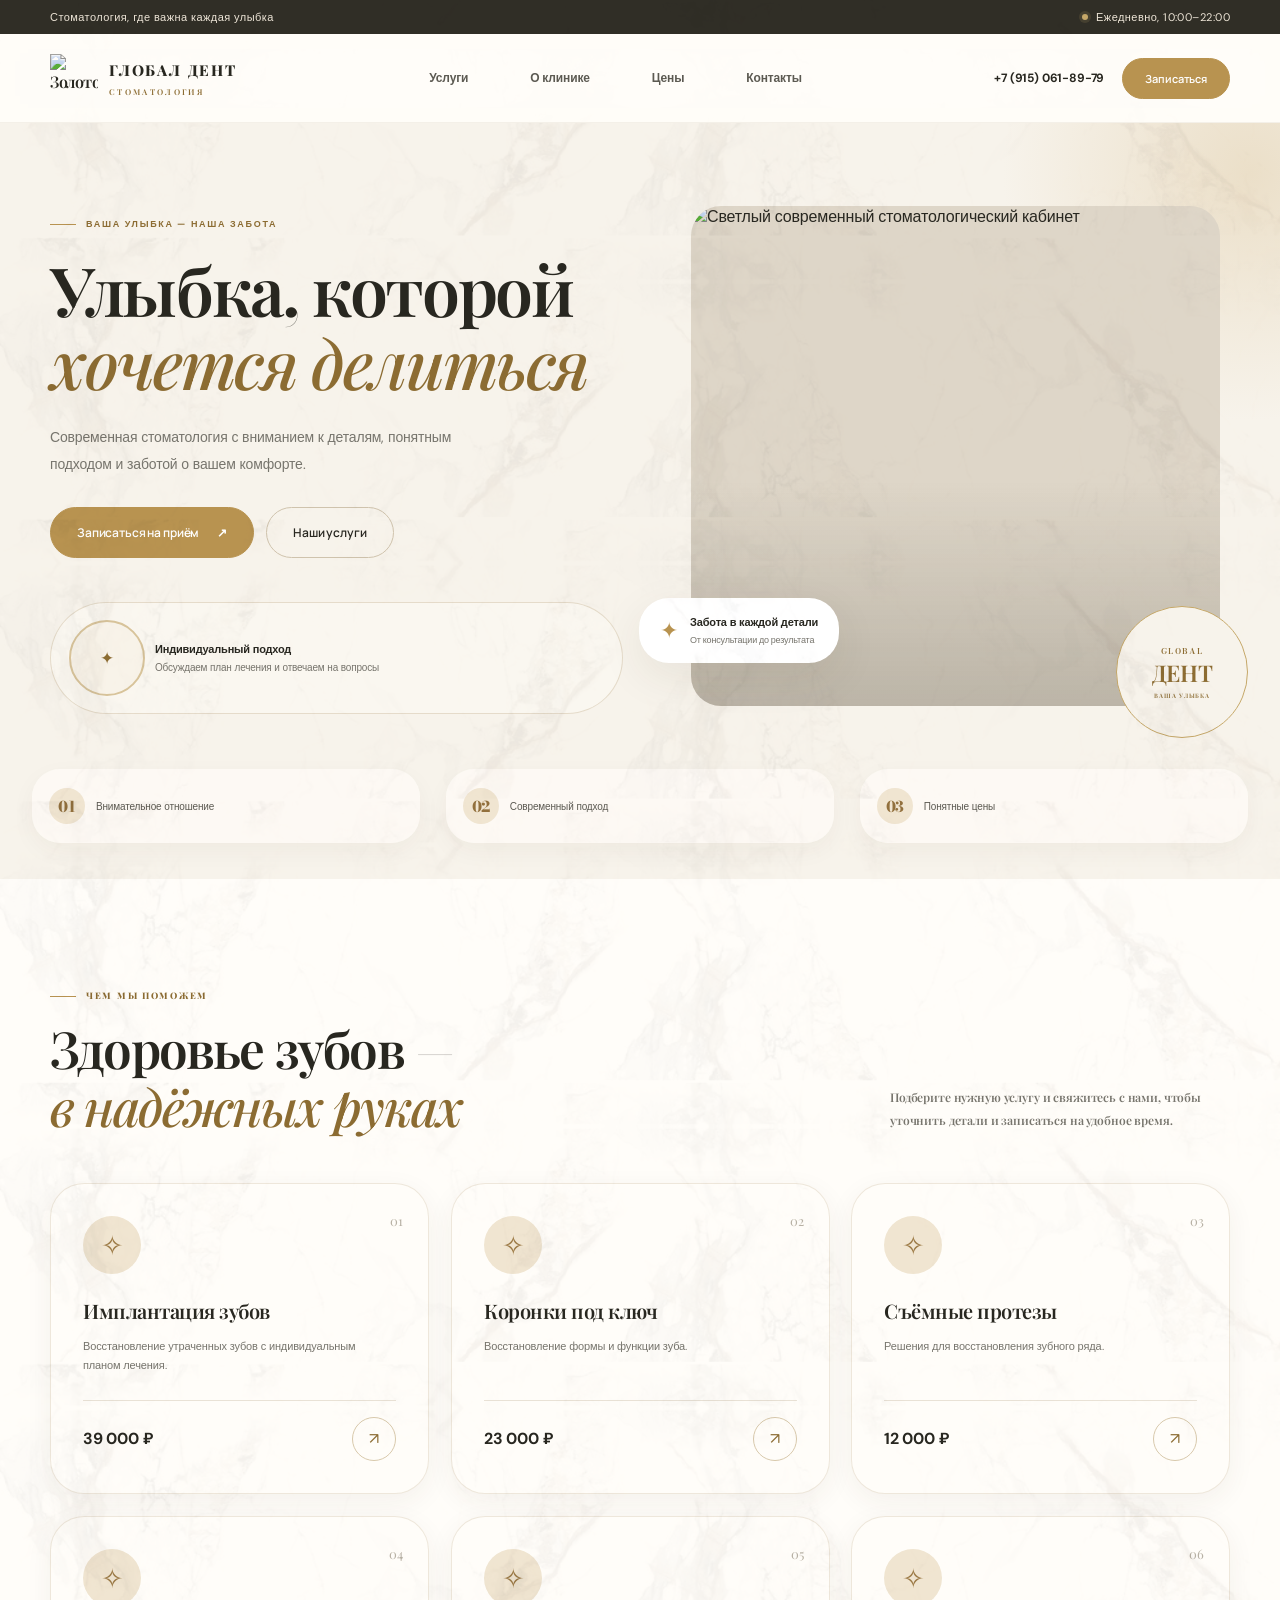
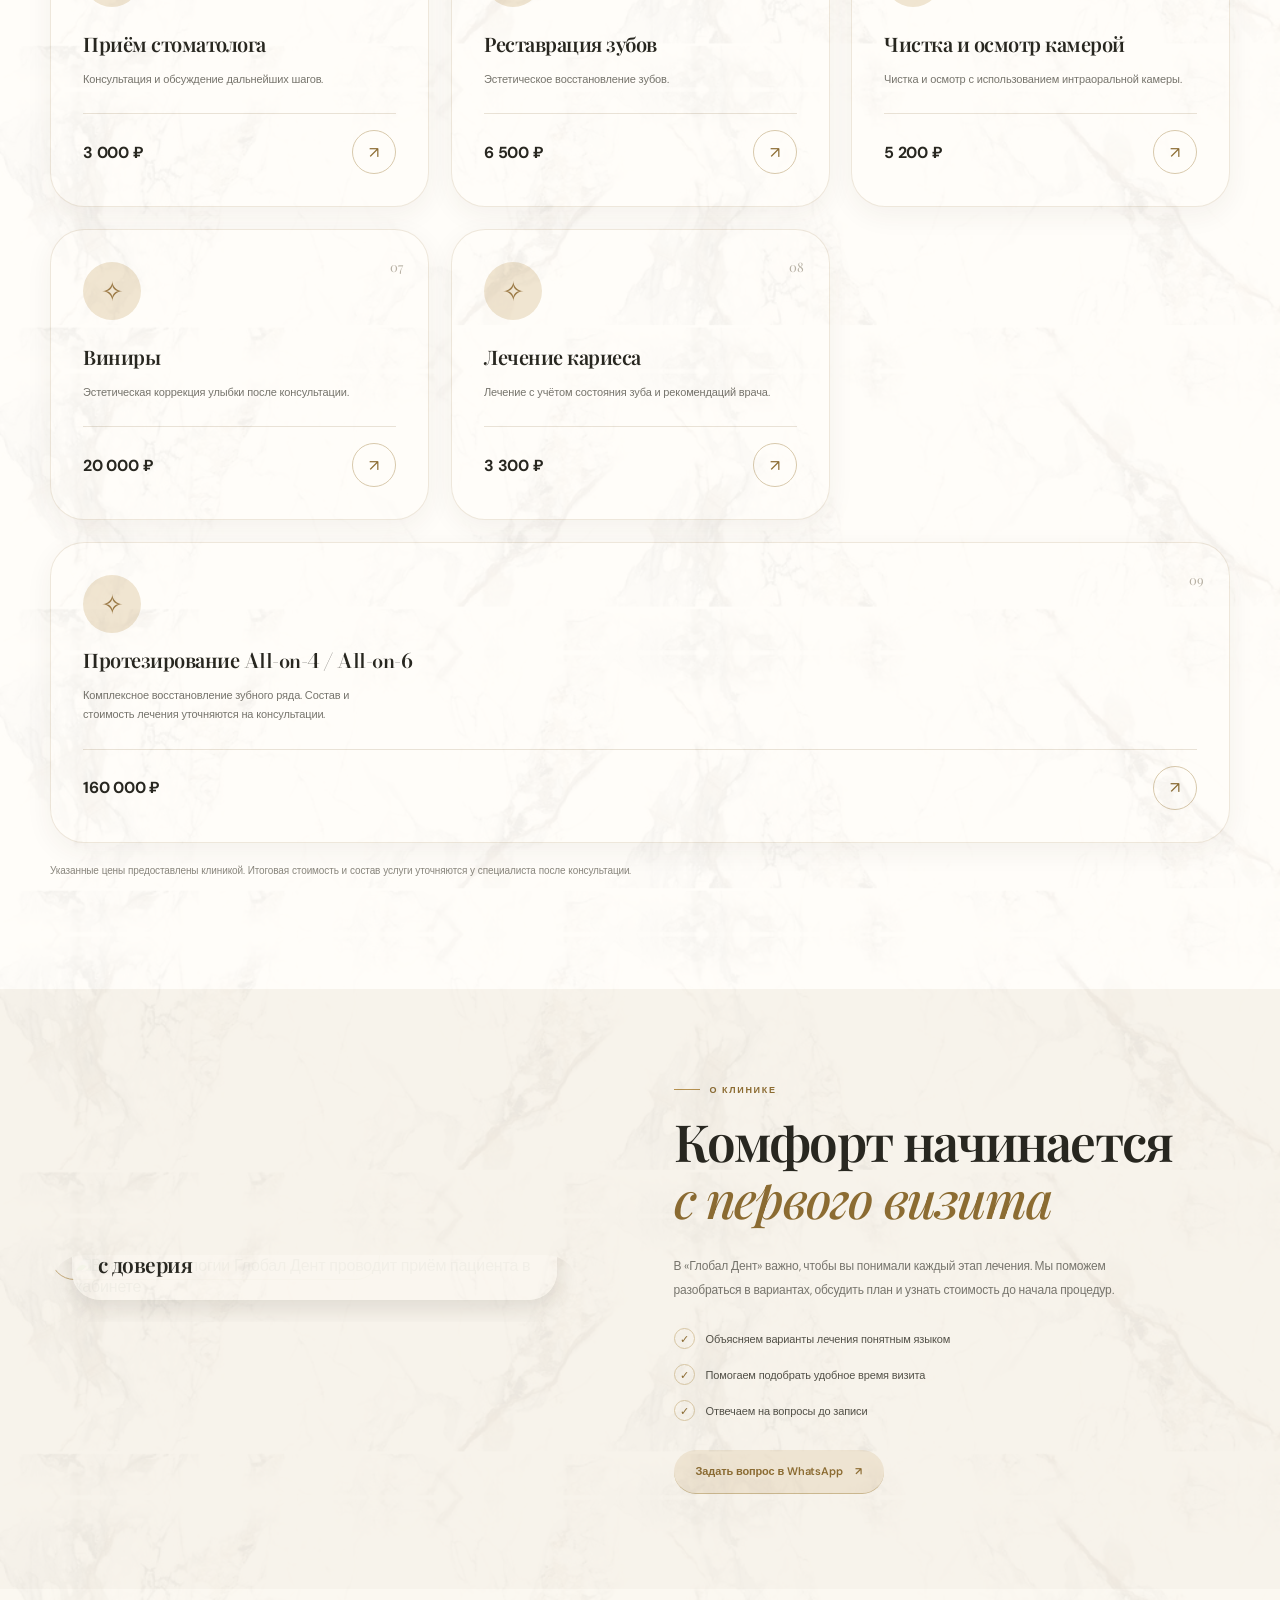
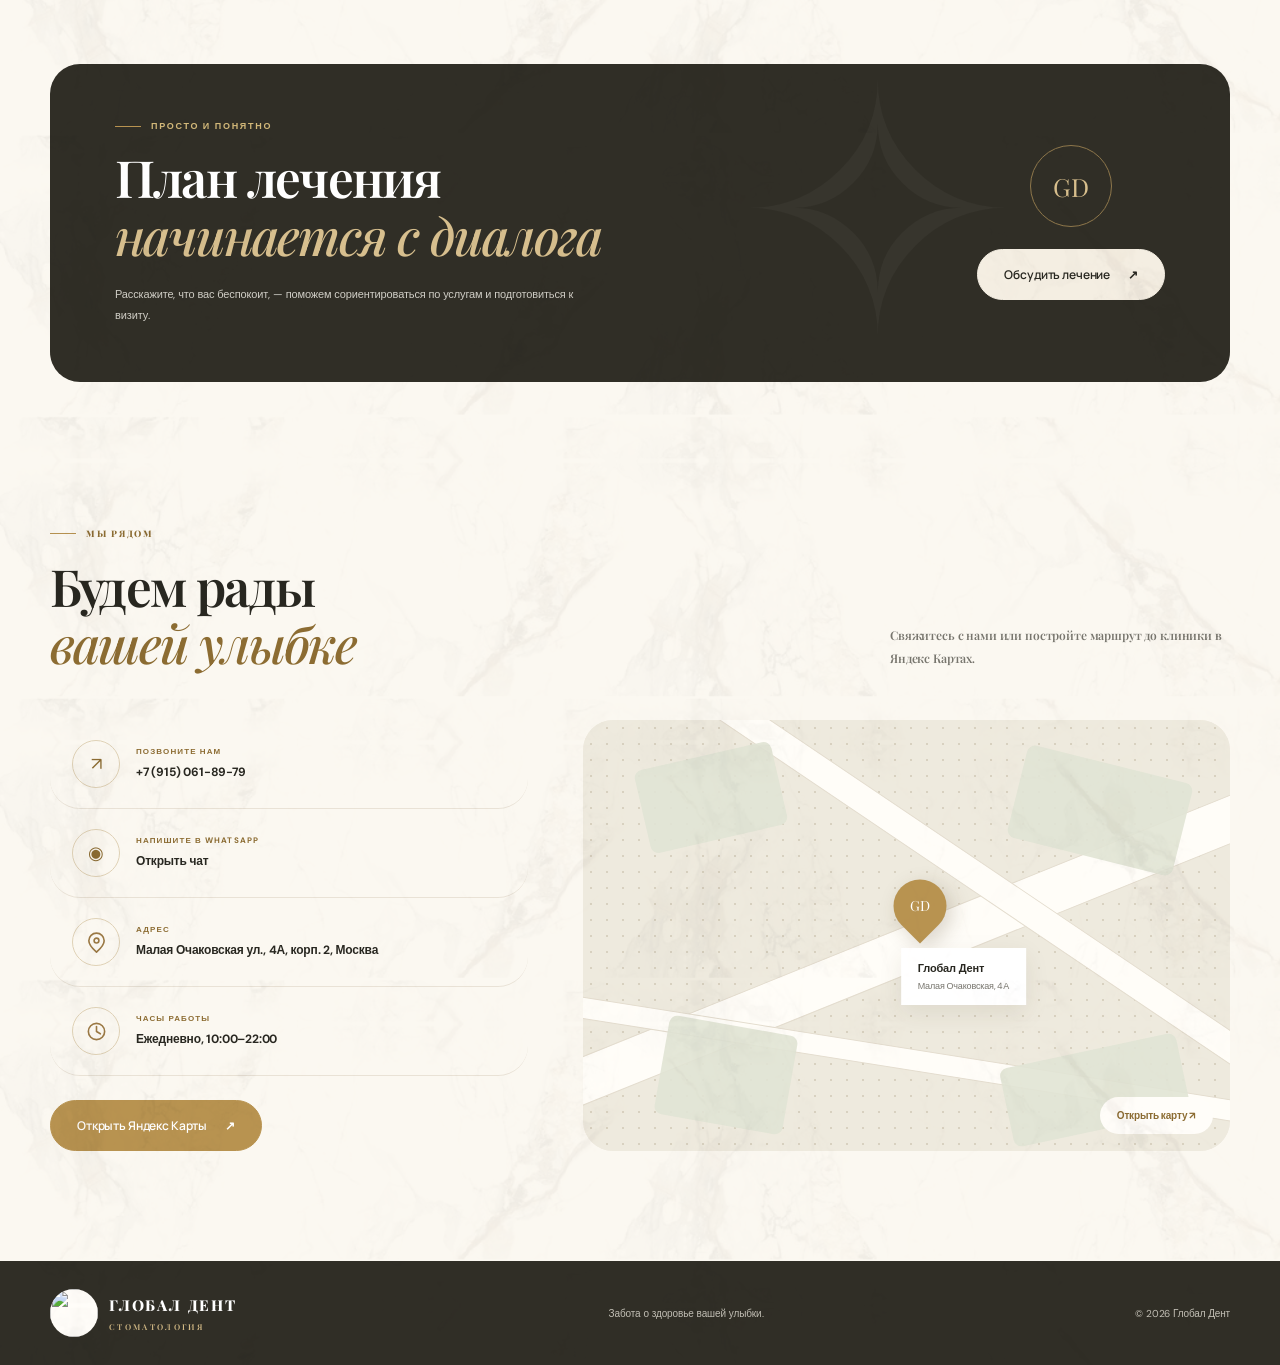
==== index.html @ 8544dc4e "Add files via upload" ====
<!doctype html>
<html lang="ru">
<head>
  <meta charset="utf-8">
  <meta name="viewport" content="width=device-width, initial-scale=1">
  <meta name="theme-color" content="#f7f3eb">
  <meta name="description" content="Глобал Дент — стоматология в Москве. Имплантация, коронки, протезирование, лечение кариеса и эстетическая стоматология.">
  <title>Глобал Дент — стоматология в Москве</title>
  <link rel="preconnect" href="https://fonts.googleapis.com">
  <link rel="preconnect" href="https://fonts.gstatic.com" crossorigin>
  <link href="https://fonts.googleapis.com/css2?family=DM+Sans:wght@400;500;600;700&family=Bodoni+Moda:opsz,wght@6..96,500;6..96,600;6..96,700&family=Manrope:wght@400;500;600;700;800&family=Playfair+Display:wght@500;600;700&family=Cormorant+Garamond:wght@500;600;700&display=swap" rel="stylesheet">
  <style id="site-styles">
 :root {
  --ivory: #f7f3eb;
  --paper: #fffdf9;
  --white: #ffffff;
  --gold: #b89350;
  --gold-dark: #8c6c32;
  --gold-pale: #e8dcc3;
  --ink: #282720;
  --muted: #77756d;
  --line: #e9e2d6;
  --serif: "Playfair Display", Georgia, serif;
  --sans: "Manrope", Arial, sans-serif;
}
* { box-sizing: border-box; }
html { scroll-behavior: smooth; scroll-padding-top: 92px; }
body { overflow-x: hidden; }
@keyframes fade-up { from { opacity: 0; transform: translateY(22px); } to { opacity: 1; transform: translateY(0); } }
@keyframes soft-zoom { from { opacity: .65; transform: scale(1.035); } to { opacity: 1; transform: scale(1); } }
@keyframes float-gentle { 0%, 100% { transform: translateY(0); } 50% { transform: translateY(-7px); } }
.hero-copy > * { animation: fade-up .75s both; }
.hero-copy > *:nth-child(1) { animation-delay: .05s; }
.hero-copy > *:nth-child(2) { animation-delay: .12s; }
.hero-copy > *:nth-child(3) { animation-delay: .2s; }
.hero-copy > *:nth-child(4) { animation-delay: .28s; }
.hero-copy > *:nth-child(5) { animation-delay: .36s; }
.photo-frame img { animation: soft-zoom 1.1s ease-out both; }
.floating-card { animation: fade-up .8s .35s both, float-gentle 5s 1.2s ease-in-out infinite; }
.hero-stamp { animation: fade-up .8s .5s both; }
.reveal { opacity: 0; transform: translateY(24px); transition: opacity .7s ease, transform .7s cubic-bezier(.2,.7,.2,1); }
.reveal.is-visible { opacity: 1; transform: translateY(0); }
.service-card.reveal:nth-child(3n + 2) { transition-delay: .08s; }
.service-card.reveal:nth-child(3n) { transition-delay: .16s; }
.about-visual.reveal { transition-delay: .08s; }
.contact-item, .text-link, .nav-links a, .brand, .service-bottom a { transition: color .25s ease, background-color .25s ease, border-color .25s ease, transform .25s ease, box-shadow .25s ease; }
body { margin: 0; color: var(--ink); background: var(--paper); font-family: var(--sans); -webkit-font-smoothing: antialiased; }
a { color: inherit; text-decoration: none; }
img { display: block; max-width: 100%; }
.container { width: min(1180px, calc(100% - 56px)); margin-inline: auto; }
.topline { background: #302e26; color: #eee6d8; font-size: 11px; letter-spacing: .04em; }
.topline-inner { min-height: 34px; display: flex; justify-content: space-between; align-items: center; gap: 20px; }
.topline-hours { display: flex; align-items: center; gap: 8px; }
.status-dot { width: 6px; height: 6px; border-radius: 50%; background: #c5a768; box-shadow: 0 0 0 3px #c5a76824; }
.site-header { position: sticky; top: 0; z-index: 50; background: #fffdf9ed; backdrop-filter: blur(16px); border-bottom: 1px solid #e9e2d67a; }
.nav-wrap { min-height: 88px; display: flex; align-items: center; justify-content: space-between; gap: 26px; }
.brand { display: inline-flex; align-items: center; gap: 11px; flex-shrink: 0; }
.brand img { width: 48px; height: 48px; object-fit: contain; mix-blend-mode: multiply; }
.brand span { display: flex; flex-direction: column; gap: 4px; }
.brand strong { font-size: 15px; letter-spacing: .12em; font-weight: 800; }
.brand small { color: var(--gold-dark); font-size: 8px; letter-spacing: .29em; }
.nav-links { display: flex; align-items: center; gap: clamp(18px, 2.5vw, 36px); font-size: 12px; color: #5c5a52; }
.nav-links a { transition: color .2s; }
.nav-links a:hover, .phone-link:hover { color: var(--gold-dark); }
.header-actions { display: flex; align-items: center; gap: 18px; }
.phone-link { font-size: 12px; font-weight: 700; white-space: nowrap; }
.button { display: inline-flex; justify-content: center; align-items: center; gap: 18px; padding: 16px 23px; border: 1px solid var(--gold); border-radius: 999px; background: var(--gold); color: white; font: 700 12px var(--sans); letter-spacing: .01em; transition: transform .2s, background .2s, box-shadow .2s; cursor: pointer; }
.button:hover { background: var(--gold-dark); border-color: var(--gold-dark); transform: translateY(-3px); box-shadow: 0 12px 28px #8c6c322b; }
.button:active { transform: translateY(-1px) scale(.99); }
.contact-item[href]:hover { transform: translateX(4px); }
.brand:hover { opacity: .88; }
.button-small { padding: 13px 17px; font-size: 11px; }
.button-outline { color: var(--ink); background: transparent; border-color: #cfc3ad; }
.button-outline:hover { color: white; }
.menu-toggle { display: none; }
.hero { position: relative; overflow: hidden; padding: 75px 0 0; background: var(--ivory); }
.hero-glow { position: absolute; width: 500px; height: 500px; border-radius: 50%; right: -220px; top: -200px; background: radial-gradient(circle, #e5d5b7aa, transparent 70%); pointer-events: none; }
.hero-grid { display: grid; grid-template-columns: 1fr .94fr; align-items: center; gap: 68px; position: relative; }
.hero-copy { padding: 20px 0 40px; }
.eyebrow { display: flex; align-items: center; gap: 10px; color: var(--gold-dark); font-size: 9px; font-weight: 800; letter-spacing: .19em; }
.eyebrow-line { width: 26px; height: 1px; background: var(--gold); display: inline-block; }
h1, h2, h3, p { margin-top: 0; }
h1, h2 { font-family: var(--serif); font-weight: 500; letter-spacing: -.035em; }
h1 { font-size: clamp(44px, 5.3vw, 72px); line-height: 1.07; margin: 27px 0 22px; }
h1 em, h2 em { color: var(--gold-dark); font-weight: 500; }
.hero-description { max-width: 450px; color: var(--muted); font-size: 14px; line-height: 1.9; }
.hero-buttons { display: flex; flex-wrap: wrap; gap: 12px; margin-top: 30px; }
.hero-note { display: flex; gap: 13px; align-items: center; margin-top: 44px; padding-top: 23px; border-top: 1px solid #dfd6c7; max-width: 390px; }
.note-mark { width: 38px; height: 38px; display: grid; place-items: center; border: 1px solid #d6c39e; color: var(--gold-dark); border-radius: 50%; font-size: 17px; }
.hero-note p { display: flex; flex-direction: column; gap: 5px; margin: 0; }
.hero-note strong { font-size: 11px; }
.hero-note p span { font-size: 10px; color: var(--muted); }
.hero-visual { position: relative; padding: 0 10px 40px 0; }
.photo-frame { height: 500px; overflow: hidden; border-radius: 190px 190px 5px 5px; position: relative; background: #ded6c8; }
.photo-frame::after { content: ""; position: absolute; inset: 0; background: linear-gradient(180deg, transparent 55%, #29261b30); pointer-events: none; }
.photo-frame img { width: 100%; height: 100%; object-fit: cover; }
.floating-card { position: absolute; z-index: 2; left: -52px; bottom: 83px; display: flex; align-items: center; gap: 12px; background: white; padding: 17px 21px; box-shadow: 0 14px 45px #41351d15; }
.floating-icon { color: var(--gold); font-size: 22px; }
.floating-card div:last-child { display: flex; flex-direction: column; gap: 5px; }
.floating-card strong { font-size: 11px; }
.floating-card span { font-size: 9px; color: var(--muted); }
.hero-stamp { position: absolute; bottom: 8px; right: -18px; width: 112px; height: 112px; border: 1px solid #c5a768; border-radius: 50%; background: #f7f3eb; display: flex; flex-direction: column; align-items: center; justify-content: center; color: var(--gold-dark); transform: rotate(9deg); }
.hero-stamp span { font-size: 8px; letter-spacing: .18em; }
.hero-stamp strong { font: 600 23px var(--serif); }
.hero-stamp small { font-size: 6px; letter-spacing: .13em; margin-top: 3px; }
.hero-bottom { display: flex; border-top: 1px solid #e0d8ca; margin-top: 15px; }
.hero-bottom > div { flex: 1; min-height: 67px; display: flex; align-items: center; gap: 12px; font-size: 10px; color: #5c5a52; }
.hero-bottom > div + div { border-left: 1px solid #e0d8ca; padding-left: 26px; }
.bottom-number { color: var(--gold-dark); font: 15px var(--serif); }
.section { padding: 110px 0; }
.section-heading { display: flex; align-items: end; justify-content: space-between; gap: 40px; margin-bottom: 45px; }
h2 { font-size: clamp(36px, 4vw, 52px); line-height: 1.13; margin: 19px 0 0; }
.section-heading > p { width: 340px; max-width: 100%; color: var(--muted); font-size: 12px; line-height: 1.9; margin: 0 0 5px; }
.services-section { background: var(--paper); }
.services-grid { display: grid; grid-template-columns: repeat(3, 1fr); gap: 14px; }
.service-card { min-height: 260px; padding: 26px 25px 22px; border: 1px solid var(--line); background: white; position: relative; display: flex; flex-direction: column; transition: transform .25s, box-shadow .25s, border-color .25s; }
.service-card:hover { transform: translateY(-4px); border-color: #d2bd94; box-shadow: 0 16px 38px #5c4a2610; }
.service-card.featured { background: #f4eee2; border-color: #e5d8c1; }
.service-icon { font-size: 23px; color: var(--gold); margin-bottom: 22px; }
.service-index { position: absolute; top: 28px; right: 25px; font: 13px var(--serif); color: #b7b1a4; }
.service-card h3 { font: 600 20px var(--serif); margin-bottom: 10px; letter-spacing: -.015em; }
.service-card p { font-size: 11px; line-height: 1.75; color: var(--muted); margin-bottom: 24px; max-width: 310px; }
.service-bottom { display: flex; justify-content: space-between; align-items: center; gap: 12px; border-top: 1px solid var(--line); padding-top: 16px; margin-top: auto; }
.service-bottom strong { font-size: 16px; }
.service-bottom a { width: 36px; height: 36px; display: grid; place-items: center; border: 1px solid #d8c9ac; border-radius: 50%; color: var(--gold-dark); transition: background .2s, color .2s; }
.service-bottom a:hover { background: var(--gold); color: white; }
.service-card-wide { grid-column: span 3; min-height: 190px; background: #f8f5ee; }
.service-card-wide .service-icon { margin-bottom: 12px; }
.price-note { margin: 19px 0 0; color: #8a877e; font-size: 10px; line-height: 1.7; }
.about-section { padding: 95px 0; background: var(--ivory); }
.about-grid { display: grid; grid-template-columns: .95fr 1fr; align-items: center; gap: 95px; }
.about-visual { position: relative; padding: 0 0 25px 25px; }
.about-visual::before { content: ""; position: absolute; left: 0; top: -24px; width: 62%; height: 70%; border: 1px solid #c7ad7c; }
.about-visual img { width: 100%; height: 470px; object-fit: cover; position: relative; }
.about-label { position: absolute; right: -26px; bottom: 0; background: white; padding: 22px 27px; box-shadow: 0 14px 40px #352b1810; display: flex; flex-direction: column; gap: 9px; }
.about-label span { font-size: 8px; color: var(--gold-dark); letter-spacing: .2em; }
.about-label strong { font: 21px/1.25 var(--serif); }
.about-copy h2 { margin-bottom: 24px; }
.about-copy > p { font-size: 12px; line-height: 2; color: var(--muted); max-width: 490px; }
.check-list { list-style: none; padding: 0; margin: 26px 0 29px; display: grid; gap: 15px; }
.check-list li { display: flex; gap: 11px; align-items: center; font-size: 11px; color: #535148; }
.check-list li span { width: 21px; height: 21px; border: 1px solid #d9c8a5; border-radius: 50%; display: grid; place-items: center; color: var(--gold-dark); font-size: 11px; flex-shrink: 0; }
.text-link { display: inline-flex; gap: 18px; align-items: center; color: var(--gold-dark); border-bottom: 1px solid #cbb88f; padding-bottom: 9px; font-size: 11px; font-weight: 800; }
.prices-section { padding: 75px 0; }
.price-banner { position: relative; overflow: hidden; background: #302e26; color: white; padding: 56px 65px; display: flex; justify-content: space-between; align-items: center; gap: 40px; }
.eyebrow-light { color: #d2b879; }
.price-banner h2 { position: relative; z-index: 1; margin: 19px 0 17px; }
.price-banner h2 em { color: #d7bf8e; }
.price-banner p { max-width: 470px; margin: 0; color: #d0cec6; font-size: 11px; line-height: 1.9; }
.price-banner-action { position: relative; z-index: 1; display: flex; flex-direction: column; align-items: center; gap: 22px; flex-shrink: 0; }
.round-mark { width: 82px; height: 82px; display: grid; place-items: center; border: 1px solid #8e774b; border-radius: 50%; color: #d8bf8d; font: 25px var(--serif); }
.button-light { background: #f4eee2; border-color: #f4eee2; color: var(--ink); white-space: nowrap; }
.button-light:hover { background: white; border-color: white; color: var(--ink); }
.banner-decoration { position: absolute; right: 210px; top: -100px; font: 340px var(--serif); color: #ffffff08; }
.contact-section { padding-top: 70px; }
.contact-grid { display: grid; grid-template-columns: .85fr 1.15fr; gap: 55px; align-items: stretch; }
.contact-info { display: flex; flex-direction: column; }
.contact-item { display: flex; align-items: center; gap: 16px; padding: 20px 0; border-bottom: 1px solid var(--line); }
.contact-symbol { display: grid; place-items: center; width: 43px; height: 43px; border: 1px solid #dfd1b5; border-radius: 50%; color: var(--gold-dark); font-size: 18px; flex-shrink: 0; }
.contact-item > span:last-child { display: flex; flex-direction: column; gap: 7px; min-width: 0; }
.contact-item small { color: var(--gold-dark); font-size: 8px; font-weight: 800; letter-spacing: .14em; }
.contact-item strong { font-size: 12px; line-height: 1.6; font-weight: 700; }
.map-button { align-self: flex-start; margin-top: 24px; }
.map-card { display: block; min-height: 430px; overflow: hidden; background: #eee9dd; position: relative; }
.map-paper { position: absolute; inset: 0; overflow: hidden; background-color: #eeeade; background-image: radial-gradient(#d8d1c0 1px, transparent 1px); background-size: 16px 16px; }
.map-road { position: absolute; background: #fffdf8; border: 1px solid #e4ddcf; border-radius: 100px; }
.road-one { width: 150%; height: 46px; left: -20%; top: 45%; transform: rotate(-22deg); }
.road-two { width: 130%; height: 29px; left: -12%; top: 25%; transform: rotate(34deg); }
.road-three { width: 120%; height: 22px; left: -10%; top: 76%; transform: rotate(9deg); }
.map-block { position: absolute; background: #e1e5d5; border-radius: 8px; opacity: .9; }
.block-one { width: 140px; height: 85px; left: 9%; top: 8%; transform: rotate(-13deg); }
.block-two { width: 170px; height: 95px; right: 7%; top: 10%; transform: rotate(14deg); }
.block-three { width: 130px; height: 100px; left: 12%; bottom: 6%; transform: rotate(10deg); }
.block-four { width: 180px; height: 80px; right: 7%; bottom: 5%; transform: rotate(-12deg); }
.map-pin { position: absolute; left: 52%; top: 43%; width: 53px; height: 53px; border-radius: 50% 50% 50% 0; transform: translate(-50%, -50%) rotate(-45deg); background: var(--gold); box-shadow: 0 8px 20px #4d3c1d35; display: grid; place-items: center; }
.map-pin span { transform: rotate(45deg); color: white; font: 14px var(--serif); }
.map-place { position: absolute; left: 52%; top: calc(43% + 42px); transform: translateX(-15%); background: white; padding: 13px 17px; display: flex; flex-direction: column; gap: 5px; box-shadow: 0 8px 25px #453a2118; white-space: nowrap; }
.map-place strong { font-size: 11px; }
.map-place small { font-size: 9px; color: var(--muted); }
.map-open { position: absolute; bottom: 17px; right: 17px; background: #fffdf9; padding: 12px 17px; border-radius: 999px; color: var(--gold-dark); font-size: 10px; font-weight: 800; }
.footer { background: #302e26; color: white; padding: 28px 0; }
.footer-inner { display: flex; align-items: center; justify-content: space-between; gap: 25px; }
.footer-brand img { background: #fffdf9; border-radius: 50%; mix-blend-mode: normal; }
.footer-brand strong { color: white; }
.footer-brand small { color: #d4bb86; }
.footer p, .copyright { margin: 0; color: #c3c0b6; font-size: 10px; }
.mobile-booking { display: none; }
@media (max-width: 1000px) {
  .container { width: min(100% - 40px, 850px); }
  .nav-wrap { gap: 16px; }
  .brand img { width: 41px; height: 41px; }
  .brand strong { font-size: 12px; }
  .nav-links { gap: 15px; font-size: 11px; }
  .header-actions { gap: 10px; }
  .phone-link { font-size: 10px; }
  .hero-grid { gap: 35px; }
  .photo-frame { height: 440px; }
  .floating-card { left: -24px; }
  .about-grid { gap: 50px; }
  .contact-grid { gap: 30px; }
}
@media (max-width: 760px) {
  html { scroll-padding-top: 74px; }
  .container { width: calc(100% - 36px); }
  .topline-inner { min-height: 31px; font-size: 9px; }
  .topline-inner > span:first-child { max-width: 58%; }
  .nav-wrap { min-height: 72px; }
  .brand img { width: 39px; height: 39px; }
  .brand strong { font-size: 11px; }
  .brand small { font-size: 7px; }
  .header-actions { margin-left: auto; }
  .header-actions .phone-link { display: none; }
  .header-actions .button { padding: 11px 12px; font-size: 10px; }
  .menu-toggle { display: flex; flex-direction: column; justify-content: center; gap: 5px; border: 0; background: transparent; padding: 8px; order: 3; }
  .menu-toggle span { display: block; width: 21px; height: 1px; background: var(--ink); transition: transform .2s; }
  .menu-toggle[aria-expanded="true"] span:first-child { transform: translateY(3px) rotate(45deg); }
  .menu-toggle[aria-expanded="true"] span:last-child { transform: translateY(-3px) rotate(-45deg); }
  .nav-links { display: none; position: absolute; top: 100%; left: 0; right: 0; padding: 15px 22px 22px; background: var(--paper); border-bottom: 1px solid var(--line); flex-direction: column; align-items: stretch; gap: 0; box-shadow: 0 15px 25px #29261b0c; }
  .nav-links.open { display: flex; }
  .nav-links a { padding: 13px 0; border-bottom: 1px solid var(--line); }
  .hero { padding-top: 44px; }
  .hero-grid { grid-template-columns: 1fr; gap: 27px; }
  .hero-copy { padding: 0; }
  h1 { font-size: clamp(43px, 12vw, 62px); margin: 22px 0 17px; }
  .hero-description { font-size: 12px; }
  .hero-buttons { margin-top: 24px; }
  .button { padding: 14px 17px; font-size: 11px; }
  .hero-note { margin-top: 27px; padding-top: 17px; }
  .hero-visual { padding: 0 8px 24px 15px; }
  .photo-frame { height: min(112vw, 450px); border-radius: 150px 150px 4px 4px; }
  .floating-card { left: -1px; bottom: 58px; padding: 13px 14px; }
  .hero-stamp { width: 86px; height: 86px; right: -2px; bottom: 0; }
  .hero-stamp strong { font-size: 18px; }
  .hero-bottom { margin-top: 18px; flex-wrap: wrap; }
  .hero-bottom > div { min-width: 50%; min-height: 55px; font-size: 9px; }
  .hero-bottom > div + div { padding-left: 10px; }
  .hero-bottom > div:nth-child(3) { border-left: 0; }
  .section { padding: 72px 0; }
  .section-heading { align-items: flex-start; flex-direction: column; gap: 18px; margin-bottom: 28px; }
  h2 { font-size: 39px; }
  .section-heading > p { width: auto; font-size: 11px; }
  .services-grid { grid-template-columns: repeat(2, minmax(0, 1fr)); gap: 10px; }
  .service-card { padding: 19px 15px 16px; min-height: 245px; }
  .service-icon { margin-bottom: 20px; }
  .service-index { top: 22px; right: 14px; font-size: 11px; }
  .service-card h3 { font-size: 17px; }
  .service-card p { font-size: 10px; }
  .service-bottom strong { font-size: 14px; }
  .service-bottom a { width: 28px; height: 28px; flex-shrink: 0; }
  .service-card-wide { grid-column: span 2; min-height: 205px; }
  .about-section { padding: 70px 0; }
  .about-grid { grid-template-columns: 1fr; gap: 44px; }
  .about-visual { padding-left: 15px; padding-bottom: 20px; margin-right: 10px; }
  .about-visual img { height: 350px; }
  .about-label { right: -8px; padding: 17px 20px; }
  .about-label strong { font-size: 18px; }
  .about-copy h2 { margin-bottom: 20px; }
  .prices-section { padding: 40px 0; }
  .price-banner { padding: 36px 25px; flex-direction: column; align-items: flex-start; gap: 26px; }
  .price-banner h2 { font-size: 37px; }
  .price-banner-action { flex-direction: row; width: 100%; justify-content: space-between; }
  .round-mark { width: 59px; height: 59px; font-size: 20px; }
  .banner-decoration { right: -30px; top: 90px; font-size: 220px; }
  .contact-section { padding-top: 45px; }
  .contact-grid { grid-template-columns: 1fr; gap: 35px; }
  .contact-item { padding: 16px 0; }
  .contact-item strong { font-size: 11px; }
  .map-card { min-height: 330px; }
  .footer { padding: 25px 0 85px; }
  .footer-inner { flex-wrap: wrap; }
  .footer-inner > p { order: 3; width: 100%; }
  .copyright { margin-left: auto; }
  .mobile-booking { display: flex; position: fixed; z-index: 60; bottom: 12px; left: 12px; right: 12px; justify-content: center; padding: 15px; border-radius: 999px; background: var(--gold); color: white; box-shadow: 0 8px 25px #34281532; font-size: 12px; font-weight: 800; }
}
@media (max-width: 390px) {
  .container { width: calc(100% - 28px); }
  .brand { gap: 6px; }
  .brand img { width: 34px; height: 34px; }
  .brand strong { font-size: 9px; }
  .header-actions .button { padding: 10px 9px; }
  .menu-toggle { padding-inline: 4px; }
  .services-grid { grid-template-columns: 1fr; }
  .service-card-wide { grid-column: auto; }
  .service-card { min-height: 215px; }
  .hero-bottom > div { font-size: 8px; }
}
@media (prefers-reduced-motion: reduce) {
  *, *::before, *::after { scroll-behavior: auto !important; transition-duration: .01ms !important; animation-duration: .01ms !important; animation-iteration-count: 1 !important; }
  .reveal { opacity: 1 !important; transform: none !important; }
}


/* Mobile-first refinement: keeps the original visual identity and premium typography */
@media (max-width: 760px) {
  html { scroll-padding-top: 76px; -webkit-text-size-adjust: 100%; }
  body { min-width: 320px; }
  .container { width: calc(100% - 32px); }
  .topline-inner { gap: 8px; }
  .topline-inner > span:first-child { max-width: 62%; line-height: 1.35; }
  .topline-hours { gap: 6px; white-space: nowrap; }
  .site-header { backdrop-filter: blur(12px); }
  .nav-wrap { min-height: 68px; gap: 8px; }
  .brand { gap: 8px; min-width: 0; }
  .brand img { width: 35px; height: 35px; }
  .brand span { min-width: 0; gap: 3px; }
  .brand strong { font-size: clamp(9px, 2.8vw, 11px); letter-spacing: .07em; white-space: nowrap; }
  .brand small { font-size: 6px; letter-spacing: .16em; white-space: nowrap; }
  .header-actions { gap: 5px; }
  .header-actions .button { padding: 10px 11px; min-height: 40px; font-size: 10px; white-space: nowrap; }
  .menu-toggle { flex-shrink: 0; min-width: 38px; min-height: 40px; padding: 8px; }
  .nav-links { padding: 10px 20px 18px; }
  .nav-links a { min-height: 44px; display: flex; align-items: center; font-size: 14px; }
  .hero { padding-top: 34px; }
  .hero-grid { gap: 22px; }
  .eyebrow { font-size: 8px; letter-spacing: .14em; line-height: 1.5; }
  h1 { font-size: clamp(39px, 10.8vw, 54px); line-height: 1.04; letter-spacing: -.04em; margin: 18px 0 15px; overflow-wrap: anywhere; }
  .hero-description { font-size: 14px; line-height: 1.75; max-width: 100%; }
  .hero-buttons { display: grid; grid-template-columns: 1fr; gap: 10px; margin-top: 22px; }
  .hero-buttons .button { width: 100%; min-height: 48px; padding: 13px 18px; font-size: 12px; }
  .button { min-height: 44px; }
  .hero-note { gap: 11px; margin-top: 24px; padding-top: 16px; }
  .note-mark { width: 35px; height: 35px; flex: 0 0 35px; }
  .hero-note strong { font-size: 12px; }
  .hero-note p span { font-size: 11px; line-height: 1.5; }
  .hero-visual { padding: 0 4px 27px 9px; margin-inline: 0; }
  .photo-frame { height: clamp(290px, 105vw, 430px); border-radius: 125px 125px 4px 4px; }
  .floating-card { left: -4px; bottom: 52px; max-width: calc(100% - 62px); gap: 9px; padding: 12px 13px; }
  .floating-icon { font-size: 19px; }
  .floating-card strong { font-size: 10px; line-height: 1.4; }
  .floating-card span { font-size: 9px; line-height: 1.4; }
  .hero-stamp { width: 78px; height: 78px; right: -1px; bottom: 0; }
  .hero-stamp span { font-size: 7px; }
  .hero-stamp strong { font-size: 17px; }
  .hero-bottom { display: grid; grid-template-columns: repeat(2, minmax(0, 1fr)); gap: 9px; margin-top: 12px; border-top: 0; }
  .hero-bottom > div, .hero-bottom > div + div { min-width: 0; min-height: 60px; padding: 11px !important; gap: 8px; border: 1px solid #e0d8ca; border-radius: 15px; font-size: 10px; line-height: 1.45; }
  .hero-bottom > div:nth-child(3) { border-left: 1px solid #e0d8ca; }
  .bottom-number { flex: 0 0 auto; font-size: 16px; }
  .section { padding: 58px 0; }
  .section-heading { gap: 14px; margin-bottom: 24px; }
  h2 { font-size: clamp(33px, 9vw, 42px); line-height: 1.1; margin-top: 14px; }
  .section-heading > p { font-size: 13px; line-height: 1.75; }
  .services-grid { grid-template-columns: 1fr; gap: 12px; }
  .service-card, .service-card-wide { grid-column: auto; min-height: 0; padding: 22px 19px 18px; border-radius: 20px !important; }
  .service-icon { margin-bottom: 15px; }
  .service-index { top: 22px; right: 19px; font-size: 13px; }
  .service-card h3 { font-size: 21px; line-height: 1.2; margin-bottom: 10px; }
  .service-card p { font-size: 13px; line-height: 1.7; max-width: none; margin-bottom: 18px; }
  .service-bottom { padding-top: 13px; }
  .service-bottom strong { font-size: 16px; }
  .service-bottom a { width: 40px; height: 40px; }
  .price-note { font-size: 11px; line-height: 1.7; }
  .about-section { padding: 58px 0; }
  .about-grid { gap: 35px; }
  .about-visual { padding-left: 11px; padding-bottom: 20px; margin-right: 7px; }
  .about-visual img { height: clamp(260px, 85vw, 360px); }
  .about-label { right: -5px; max-width: 78%; padding: 14px 17px; gap: 6px; }
  .about-label span { font-size: 7px; line-height: 1.5; }
  .about-label strong { font-size: 17px; }
  .about-copy > p { font-size: 14px; line-height: 1.8; }
  .check-list { gap: 13px; margin: 22px 0 25px; }
  .check-list li { align-items: flex-start; font-size: 13px; line-height: 1.55; }
  .check-list li span { flex: 0 0 21px; margin-top: 1px; }
  .text-link { min-height: 42px; font-size: 12px; }
  .prices-section { padding: 32px 0; }
  .price-banner { padding: 29px 21px; gap: 22px; border-radius: 20px; }
  .price-banner h2 { font-size: clamp(32px, 8.8vw, 39px); line-height: 1.1; }
  .price-banner p { font-size: 13px; line-height: 1.75; }
  .price-banner-action { align-items: center; gap: 12px; }
  .price-banner-action .button { white-space: normal; text-align: center; flex: 1; padding: 12px 14px; }
  .round-mark { width: 52px; height: 52px; flex: 0 0 52px; font-size: 19px; }
  .banner-decoration { right: -36px; top: 100px; font-size: 180px; }
  .contact-section { padding-top: 35px; }
  .contact-grid { gap: 26px; }
  .contact-item { gap: 12px; padding: 15px 0; }
  .contact-symbol { width: 39px; height: 39px; flex: 0 0 39px; }
  .contact-item small { font-size: 8px; }
  .contact-item strong { font-size: 13px; line-height: 1.55; overflow-wrap: anywhere; }
  .map-button { margin-top: 18px; }
  .map-card { min-height: 280px; border-radius: 18px; }
  .map-place { max-width: calc(100% - 30px); white-space: normal; padding: 11px 13px; }
  .map-place strong { font-size: 11px; }
  .map-open { bottom: 12px; right: 12px; padding: 11px 14px; font-size: 11px; }
  .footer { padding: 24px 0 94px; }
  .footer-inner { align-items: flex-start; gap: 16px; }
  .footer-inner > p { font-size: 11px; line-height: 1.6; }
  .copyright { font-size: 9px; }
  .mobile-booking { bottom: max(10px, env(safe-area-inset-bottom)); left: 12px; right: 12px; min-height: 50px; padding: 14px 18px; font-size: 13px; }
}
@media (max-width: 390px) {
  .container { width: calc(100% - 28px); }
  .topline { font-size: 8px; }
  .topline-inner > span:first-child { max-width: 56%; }
  .brand strong { font-size: 9px; }
  .brand small { font-size: 5.5px; letter-spacing: .12em; }
  .header-actions .button { padding: 9px 9px; font-size: 9px; }
  h1 { font-size: clamp(36px, 10.5vw, 42px); }
  .hero-bottom { grid-template-columns: 1fr; }
  .hero-bottom > div, .hero-bottom > div + div { min-height: 52px; }
  .service-card, .service-card-wide { padding: 20px 17px 17px; }
  .price-banner { padding: 26px 18px; }
  .price-banner-action .button { font-size: 10px; }
}
@media (max-width: 350px) {
  .brand img { width: 30px; height: 30px; }
  .brand strong { font-size: 8px; }
  .header-actions .button { max-width: 104px; white-space: normal; line-height: 1.2; }
  .menu-toggle { min-width: 32px; padding-inline: 4px; }
}
@media (hover: none) {
  .service-card:hover, .button:hover { transform: none; box-shadow: none; }
}

  </style>
  <style>
    /* Более округлые карточки услуг вместо квадратных блоков */
    .services-grid .service-card {
      border-radius: 24px !important;
      overflow: hidden;
    }
    .services-grid .service-card-wide {
      border-radius: 28px !important;
    }

    /* Более округлые и аккуратные иконки в карточках услуг */
    .service-card .service-icon {
      width: 58px;
      height: 58px;
      display: flex;
      align-items: center;
      justify-content: center;
      border-radius: 50% !important;
      aspect-ratio: 1 / 1;
      box-sizing: border-box;
      overflow: hidden;
      background: #f0e5d1;
      color: #9b7944;
      font-size: 27px;
      line-height: 1;
      flex-shrink: 0;
      transition: transform .25s ease, background-color .25s ease;
    }
    .service-card:hover .service-icon {
      transform: translateY(-2px);
      background: #e8d7b8;
    }
    .service-card.featured .service-icon {
      background: #dfc391;
      color: #fffdf8;
    }
    .services-grid .service-card .service-icon {
      border-radius: 50% !important;
      width: 58px !important;
      height: 58px !important;
      min-width: 58px;
      aspect-ratio: 1 / 1;
    }
    @media (max-width: 600px) {
      .services-grid .service-card .service-icon { width: 52px !important; height: 52px !important; min-width: 52px; font-size: 24px; }
    }
    @media (prefers-reduced-motion: reduce) {
      .service-card .service-icon { transition: none; }
    }

    /* Общий более мягкий, округлый стиль сайта */
    :root { --round-card: 34px; --round-soft: 24px; }
    .services-grid .service-card,
    .services-grid .service-card-wide {
      border-radius: var(--round-card) !important;
    }
    .services-grid { gap: 22px; }
    .service-card { padding: clamp(24px, 2.5vw, 34px); }
    .service-bottom a,
    .button,
    .text-link,
    .map-button,
    .mobile-booking {
      border-radius: 999px !important;
    }
    .button { padding-left: 26px; padding-right: 26px; }
    .button-small { padding: 12px 22px; }
    .photo-frame,
    .hero-visual > img,
    .about-visual,
    .map-card,
    .map-paper,
    .price-banner,
    .floating-card,
    .contact-item,
    .hero-note {
      border-radius: 30px !important;
      overflow: hidden;
    }
    .photo-frame img,
    .about-visual img { border-radius: inherit; }
    .contact-item { padding: 20px 22px; }
    .contact-symbol,
    .floating-icon,
    .note-mark,
    .round-mark {
      border-radius: 50% !important;
    }
    .nav-links a {
      border-radius: 999px;
      padding: 10px 15px;
      transition: background-color .2s ease, color .2s ease;
    }
    .nav-links a:hover { background: rgba(190, 158, 103, .14); }
    .service-bottom a {
      width: 44px; height: 44px;
      display: inline-flex; align-items: center; justify-content: center;
    }
    /* Круглая печать на первом экране: строго квадратная основа, полный круг */
    .hero-visual .hero-stamp {
      width: 132px !important;
      height: 132px !important;
      min-width: 132px;
      min-height: 132px;
      aspect-ratio: 1 / 1;
      box-sizing: border-box;
      border-radius: 50% !important;
      overflow: visible !important;
      display: flex;
      flex-direction: column;
      align-items: center;
      justify-content: center;
      text-align: center;
      padding: 14px !important;
      transform: none;
    }

    /* Все карточки услуг выглядят одинаково — без выделенной первой услуги */
    .services-grid .service-card,
    .services-grid .service-card.featured,
    .services-grid .service-card-wide {
      background: #fffdf9 !important;
      border: 1px solid rgba(151, 119, 67, .16) !important;
      box-shadow: 0 8px 28px rgba(64, 48, 28, .06) !important;
      transform: none !important;
    }
    .services-grid .service-card.featured::before,
    .services-grid .service-card.featured::after {
      display: none !important;
      content: none !important;
    }
    .services-grid .service-card.featured .service-icon {
      background: #f0e5d1 !important;
      color: #9b7944 !important;
    }
    .services-grid .service-card:hover {
      box-shadow: 0 12px 32px rgba(64, 48, 28, .09) !important;
      transform: translateY(-3px) !important;
    }

    @media (max-width: 600px) {
      .services-grid { gap: 16px; }
      .services-grid .service-card,
      .services-grid .service-card-wide { border-radius: 26px !important; }
      .photo-frame, .about-visual, .map-card, .map-paper,
      .price-banner, .floating-card, .contact-item, .hero-note {
        border-radius: 24px !important;
      }
      .hero-visual .hero-stamp {
        width: 104px !important;
        height: 104px !important;
        min-width: 104px;
        min-height: 104px;
        padding: 10px !important;
      }
    }
  
    /* Исправление блока на первом экране: иконка больше не обрезается рамкой */
    .hero-note {
      overflow: visible !important;
      position: relative;
      box-sizing: border-box;
      padding: 22px 28px 22px 100px !important;
      min-height: 104px;
      border-radius: 999px !important;
    }
    .hero-note .note-mark {
      position: absolute;
      left: 0;
      top: 50%;
      transform: translate(-8%, -50%);
      width: 76px;
      height: 76px;
      min-width: 76px;
      display: flex;
      align-items: center;
      justify-content: center;
      box-sizing: border-box;
      z-index: 2;
      background: #f8f3e9;
      border: 2px solid #d8c49b;
    }

    /* Аккуратная плашка «Улыбка начинается с доверия» */
    .about-visual {
      position: relative;
      overflow: hidden !important;
      isolation: isolate;
    }
    .about-visual .about-label {
      position: absolute;
      left: 22px;
      right: 22px;
      bottom: 22px;
      width: auto;
      max-width: calc(100% - 44px);
      box-sizing: border-box;
      padding: 22px 26px;
      border-radius: 26px !important;
      background: rgba(250, 247, 240, .96);
      box-shadow: 0 8px 24px rgba(40, 32, 20, .12);
      overflow-wrap: anywhere;
    }
    .about-visual .about-label strong {
      display: block;
      line-height: 1.2;
      margin-top: 8px;
    }
    .about-copy .text-link {
      display: inline-flex;
      align-items: center;
      justify-content: center;
      gap: 12px;
      width: fit-content;
      max-width: 100%;
      box-sizing: border-box;
      padding: 14px 22px;
      line-height: 1.35;
      white-space: normal;
      text-decoration: none;
      border-radius: 999px !important;
      background: #eee4d2;
    }
    .about-copy .text-link span { flex: 0 0 auto; }
    @media (max-width: 600px) {
      .hero-note {
        padding: 18px 18px 18px 76px !important;
        min-height: 88px;
      }
      .hero-note .note-mark {
        width: 58px;
        height: 58px;
        min-width: 58px;
        left: 0;
      }
      .about-visual .about-label {
        left: 12px;
        right: 12px;
        bottom: 12px;
        max-width: calc(100% - 24px);
        padding: 16px 18px;
        border-radius: 20px !important;
      }
      .about-copy .text-link { width: 100%; }
    }


    /* Финальная правка: ровная плашка на первом экране и округлённая подложка фото */
    .hero-note {
      display: flex !important;
      align-items: center !important;
      width: 100% !important;
      max-width: 100% !important;
      min-height: 112px !important;
      height: auto !important;
      padding: 22px 30px 22px 104px !important;
      border: 1px solid rgba(151, 119, 67, .22) !important;
      border-radius: 999px !important;
      background: rgba(250, 247, 240, .96) !important;
      box-shadow: none !important;
      overflow: visible !important;
    }
    .hero-note::before,
    .hero-note::after {
      border-radius: inherit !important;
    }
    .hero-note .note-mark {
      left: 18px !important;
      top: 50% !important;
      transform: translateY(-50%) !important;
      width: 76px !important;
      height: 76px !important;
      min-width: 76px !important;
      border-radius: 50% !important;
      border: 2px solid #d8c49b !important;
      background: #f8f3e9 !important;
    }
    .hero-note p {
      min-width: 0 !important;
      margin: 0 !important;
    }
    .hero-note p strong,
    .hero-note p span {
      display: block !important;
      overflow-wrap: break-word !important;
    }

    /* Убираем квадратную декоративную рамку позади фото и делаем её округлой */
    .about-visual::before,
    .about-visual::after {
      border-radius: 36px !important;
    }
    .about-visual {
      border-radius: 36px !important;
      overflow: hidden !important;
    }
    .about-visual img {
      display: block !important;
      width: 100% !important;
      height: 100% !important;
      object-fit: cover !important;
      border-radius: 36px !important;
    }
    .about-visual .about-label {
      border-radius: 28px !important;
    }
    @media (max-width: 600px) {
      .hero-note {
        min-height: 88px !important;
        padding: 16px 18px 16px 78px !important;
      }
      .hero-note .note-mark {
        left: 12px !important;
        width: 54px !important;
        height: 54px !important;
        min-width: 54px !important;
      }
      .about-visual,
      .about-visual img { border-radius: 26px !important; }
    }


    /* Плавное появление карточек услуг при прокрутке */
    #serviceGrid .service-card {
      opacity: 0;
      transform: translateY(24px) scale(.985) !important;
      transition:
        opacity .65s ease,
        transform .65s cubic-bezier(.2, .7, .2, 1),
        box-shadow .25s ease;
      transition-delay: var(--reveal-delay, 0ms);
      will-change: opacity, transform;
    }
    #serviceGrid .service-card.is-visible {
      opacity: 1;
      transform: translateY(0) scale(1) !important;
    }
    #serviceGrid .service-card.is-visible:hover {
      transform: translateY(-3px) scale(1) !important;
    }
    @media (prefers-reduced-motion: reduce) {
      #serviceGrid .service-card {
        opacity: 1;
        transform: none !important;
        transition: none;
        will-change: auto;
      }
    }


    /* Контактные карточки: одинаковое выравнивание круглых эмблем */
    .contact-info .contact-item {
      display: flex !important;
      align-items: center !important;
      gap: 16px !important;
    }
    .contact-info .contact-symbol .contact-icon-svg {
      display: block;
      width: 23px;
      height: 23px;
      flex: 0 0 23px;
      color: #9b7944;
    }
    .contact-info .contact-item > .contact-symbol {
      width: 48px !important;
      height: 48px !important;
      min-width: 48px !important;
      flex: 0 0 48px !important;
      display: inline-flex !important;
      align-items: center !important;
      justify-content: center !important;
      align-self: center !important;
      box-sizing: border-box !important;
      line-height: 1 !important;
      margin: 0 !important;
      padding: 0 !important;
    }
    .contact-info .contact-item > span:last-child {
      min-width: 0;
      flex: 1 1 auto;
    }
    .contact-info .contact-item > span:last-child strong {
      overflow-wrap: anywhere;
    }
    @media (max-width: 600px) {
      .contact-info .contact-item { gap: 12px !important; }
      .contact-info .contact-item > .contact-symbol {
        width: 44px !important;
        height: 44px !important;
        min-width: 44px !important;
        flex-basis: 44px !important;
      }
    }
  
    /* Убираем разделительную линию над кнопками на первом экране */
    .hero-buttons { border-top: none !important; }
    .hero-buttons::before,
    .hero-buttons::after { content: none !important; display: none !important; }
    .hero-copy::before,
    .hero-copy::after { border-top: none !important; }
    .hero-bottom { border-top: none !important; }
  </style>


  <style id="site-marble-texture">
    /* Едва заметная мраморная текстура в палитре сайта */
    body {
      position: relative;
      background-color: #fbf8f1;
      isolation: isolate;
    }
    body::after {
      content: "";
      /* Текстура является частью страницы и прокручивается вместе с ней */
      position: absolute;
      top: 0;
      right: 0;
      bottom: 0;
      left: 0;
      z-index: 20;
      pointer-events: none;
      opacity: .06;
      background-image: url("[data-uri]");
      /* Бесшовная вертикальная плитка: исходные пропорции сохранены */
      background-size: 100% auto;
      background-position: center top;
      background-repeat: repeat-y;
      mix-blend-mode: multiply;
    }
    @media (max-width: 600px) {
      body::after {
        opacity: .045;
        background-size: 100% auto;
        background-position: center top;
        background-repeat: repeat-y;
      }
    }
    @media (prefers-reduced-transparency: reduce) {
      body::after { opacity: .035; }
    }
  

    /* Более округлые элементы 01 / 02 / 03 внизу первого экрана */
    .hero-bottom {
      gap: clamp(16px, 2vw, 26px) !important;
      align-items: stretch;
      width: calc(100% - 64px) !important;
      margin-left: auto !important;
      margin-right: auto !important;
      margin-bottom: clamp(22px, 3vw, 36px) !important;
      box-sizing: border-box;
    }
    @media (max-width: 700px) {
      .hero-bottom { width: calc(100% - 28px) !important; }
    }
    .hero-bottom > div {
      display: flex !important;
      align-items: center !important;
      gap: 11px !important;
      min-height: 74px;
      padding: 14px 17px !important;
      border: none !important;
      border-radius: 28px !important;
      background: rgba(255, 253, 249, .72) !important;
      box-shadow: 0 8px 24px rgba(64, 48, 28, .045) !important;
      box-sizing: border-box;
      transition: background-color .25s ease, box-shadow .25s ease, transform .25s ease;
    }
    .hero-bottom > div:hover {
      background: rgba(255, 253, 249, .94) !important;
      box-shadow: 0 10px 28px rgba(64, 48, 28, .075) !important;
      transform: translateY(-2px);
    }
    .hero-bottom .bottom-number {
      display: inline-flex !important;
      align-items: center !important;
      justify-content: center !important;
      flex: 0 0 36px !important;
      width: 36px !important;
      height: 36px !important;
      border-radius: 50% !important;
      background: #f0e5d1 !important;
      color: #92703d !important;
      font-weight: 800;
      line-height: 1;
      box-sizing: border-box;
    }
    @media (max-width: 700px) {
      .hero-bottom { gap: 12px !important; }
      .hero-bottom > div { border-radius: 18px !important; padding: 12px 12px !important; min-height: 64px; gap: 9px !important; }
      .hero-bottom .bottom-number { flex-basis: 32px !important; width: 32px !important; height: 32px !important; }
    }
</style>


  <style id="premium-typography">
    /* Премиальная типографика без изменения существующего дизайна и компоновки */
    body, button, input, textarea, select {
      font-family: 'DM Sans', sans-serif !important;
      letter-spacing: -0.01em;
    }
    h1, h2, h3, h4, h5, h6,
    .section-heading, .hero-title, .hero-copy h1,
    .service-card h3, .about-label strong, .logo,
    .brand, .hero-stamp, .bottom-number {
      font-family: 'Bodoni Moda', 'Playfair Display', serif !important;
      font-weight: 600;
      letter-spacing: -0.025em;
    }
    h1, .hero-title, .hero-copy h1 {
      font-weight: 600;
      letter-spacing: -0.035em;
    }
    h2, .section-heading { letter-spacing: -0.035em; }
    h3, .service-card h3 { letter-spacing: -0.025em; }
    p, li, .nav-links a, .button, .text-link,
    .service-card, .contact-item, .hero-note {
      letter-spacing: -0.012em;
    }
    .button, .button-small, .text-link, .nav-links a {
      font-weight: 600;
    }
    @media (max-width: 600px) {
      h1, .hero-title, .hero-copy h1 { letter-spacing: -0.035em; }
    }
  </style>

</head>
<body>
  <div class="topline">
    <div class="container topline-inner">
      <span>Стоматология, где важна каждая улыбка</span>
      <span class="topline-hours"><span class="status-dot"></span> Ежедневно, 10:00–22:00</span>
    </div>
  </div>

  <header class="site-header">
    <div class="container nav-wrap">
      <a class="brand" href="#home" aria-label="Глобал Дент — на главную">
        <img src="assets/logo.png" alt="Золотой логотип зуба Глобал Дент">
        <span><strong>ГЛОБАЛ ДЕНТ</strong><small>СТОМАТОЛОГИЯ</small></span>
      </a>
      <button class="menu-toggle" aria-label="Открыть меню" aria-expanded="false"><span></span><span></span></button>
      <nav class="nav-links" aria-label="Основная навигация">
        <a href="#services">Услуги</a>
        <a href="#about">О клинике</a>
        <a href="#prices">Цены</a>
        <a href="#contacts">Контакты</a>
      </nav>
      <div class="header-actions">
        <a class="phone-link" href="tel:+79150618979">+7 (915) 061-89-79</a>
        <a class="button button-small" href="https://wa.me/79150618979" target="_blank" rel="noopener">Записаться</a>
      </div>
    </div>
  </header>

  <main>
    <section class="hero" id="home">
      <div class="hero-glow"></div>
      <div class="container hero-grid">
        <div class="hero-copy">
          <div class="eyebrow"><span class="eyebrow-line"></span> ВАША УЛЫБКА — НАША ЗАБОТА</div>
          <h1>Улыбка, которой<br><em>хочется делиться</em></h1>
          <p class="hero-description">Современная стоматология с вниманием к деталям, понятным подходом и заботой о вашем комфорте.</p>
          <div class="hero-buttons">
            <a class="button" href="https://wa.me/79150618979?text=%D0%97%D0%B4%D1%80%D0%B0%D0%B2%D1%81%D1%82%D0%B2%D1%83%D0%B9%D1%82%D0%B5!%20%D0%A5%D0%BE%D1%87%D1%83%20%D0%B7%D0%B0%D0%BF%D0%B8%D1%81%D0%B0%D1%82%D1%8C%D1%81%D1%8F%20%D0%BD%D0%B0%20%D0%BF%D1%80%D0%B8%D1%91%D0%BC." target="_blank" rel="noopener">Записаться на приём <span aria-hidden="true">↗</span></a>
            <a class="button button-outline" href="#services">Наши услуги</a>
          </div>
          <div class="hero-note">
            <div class="note-mark">✦</div>
            <p><strong>Индивидуальный подход</strong><span>Обсуждаем план лечения и отвечаем на вопросы</span></p>
          </div>
        </div>
        <div class="hero-visual">
          <div class="photo-frame">
            <img src="https://images.unsplash.com/photo-1606811971618-4486d14f3f99?auto=format&fit=crop&w=1200&q=85" alt="Светлый современный стоматологический кабинет" fetchpriority="high">
          </div>
          <div class="floating-card">
            <div class="floating-icon">✦</div>
            <div><strong>Забота в каждой детали</strong><span>От консультации до результата</span></div>
          </div>
          <div class="hero-stamp" aria-hidden="true"><span>GLOBAL</span><strong>ДЕНТ</strong><small>ВАША УЛЫБКА</small></div>
        </div>
      </div>
      <div class="container hero-bottom">
        <div><span class="bottom-number">01</span><span>Внимательное отношение</span></div>
        <div><span class="bottom-number">02</span><span>Современный подход</span></div>
        <div><span class="bottom-number">03</span><span>Понятные цены</span></div>
      </div>
    </section>

    <section class="section services-section" id="services">
      <div class="container">
        <div class="section-heading">
          <div><div class="eyebrow"><span class="eyebrow-line"></span> ЧЕМ МЫ ПОМОЖЕМ</div><h2>Здоровье зубов —<br><em>в надёжных руках</em></h2></div>
          <p>Подберите нужную услугу и свяжитесь с нами, чтобы уточнить детали и записаться на удобное время.</p>
        </div>
        <div class="services-grid" id="serviceGrid">
          <article class="service-card featured">
            <div class="service-icon">✧</div><span class="service-index">01</span>
            <h3>Имплантация зубов</h3><p>Восстановление утраченных зубов с индивидуальным планом лечения.</p>
            <div class="service-bottom"><strong>39 000 ₽</strong><a href="https://wa.me/79150618979?text=%D0%97%D0%B4%D1%80%D0%B0%D0%B2%D1%81%D1%82%D0%B2%D1%83%D0%B9%D1%82%D0%B5!%20%D0%98%D0%BD%D1%82%D0%B5%D1%80%D0%B5%D1%81%D1%83%D0%B5%D1%82%20%D0%B8%D0%BC%D0%BF%D0%BB%D0%B0%D0%BD%D1%82%D0%B0%D1%86%D0%B8%D1%8F%20%D0%B7%D1%83%D0%B1%D0%BE%D0%B2." target="_blank" rel="noopener" aria-label="Уточнить про имплантацию">↗</a></div>
          </article>
          <article class="service-card">
            <div class="service-icon">✧</div><span class="service-index">02</span>
            <h3>Коронки под ключ</h3><p>Восстановление формы и функции зуба.</p>
            <div class="service-bottom"><strong>23 000 ₽</strong><a href="https://wa.me/79150618979" target="_blank" rel="noopener" aria-label="Уточнить про коронки">↗</a></div>
          </article>
          <article class="service-card">
            <div class="service-icon">✧</div><span class="service-index">03</span>
            <h3>Съёмные протезы</h3><p>Решения для восстановления зубного ряда.</p>
            <div class="service-bottom"><strong>12 000 ₽</strong><a href="https://wa.me/79150618979" target="_blank" rel="noopener" aria-label="Уточнить про съёмные протезы">↗</a></div>
          </article>
          <article class="service-card">
            <div class="service-icon">✧</div><span class="service-index">04</span>
            <h3>Приём стоматолога</h3><p>Консультация и обсуждение дальнейших шагов.</p>
            <div class="service-bottom"><strong>3 000 ₽</strong><a href="https://wa.me/79150618979" target="_blank" rel="noopener" aria-label="Записаться к стоматологу">↗</a></div>
          </article>
          <article class="service-card">
            <div class="service-icon">✧</div><span class="service-index">05</span>
            <h3>Реставрация зубов</h3><p>Эстетическое восстановление зубов.</p>
            <div class="service-bottom"><strong>6 500 ₽</strong><a href="https://wa.me/79150618979" target="_blank" rel="noopener" aria-label="Уточнить про реставрацию">↗</a></div>
          </article>
          <article class="service-card">
            <div class="service-icon">✧</div><span class="service-index">06</span>
            <h3>Чистка и осмотр камерой</h3><p>Чистка и осмотр с использованием интраоральной камеры.</p>
            <div class="service-bottom"><strong>5 200 ₽</strong><a href="https://wa.me/79150618979" target="_blank" rel="noopener" aria-label="Уточнить про чистку">↗</a></div>
          </article>
          <article class="service-card">
            <div class="service-icon">✧</div><span class="service-index">07</span>
            <h3>Виниры</h3><p>Эстетическая коррекция улыбки после консультации.</p>
            <div class="service-bottom"><strong>20 000 ₽</strong><a href="https://wa.me/79150618979" target="_blank" rel="noopener" aria-label="Уточнить про виниры">↗</a></div>
          </article>
          <article class="service-card">
            <div class="service-icon">✧</div><span class="service-index">08</span>
            <h3>Лечение кариеса</h3><p>Лечение с учётом состояния зуба и рекомендаций врача.</p>
            <div class="service-bottom"><strong>3 300 ₽</strong><a href="https://wa.me/79150618979" target="_blank" rel="noopener" aria-label="Уточнить про лечение кариеса">↗</a></div>
          </article>
          <article class="service-card service-card-wide">
            <div class="service-icon">✧</div><span class="service-index">09</span>
            <h3>Протезирование All-on-4 / All-on-6</h3><p>Комплексное восстановление зубного ряда. Состав и стоимость лечения уточняются на консультации.</p>
            <div class="service-bottom"><strong>160 000 ₽</strong><a href="https://wa.me/79150618979" target="_blank" rel="noopener" aria-label="Уточнить про All-on-4 и All-on-6">↗</a></div>
          </article>
        </div>
        <p class="price-note">Указанные цены предоставлены клиникой. Итоговая стоимость и состав услуги уточняются у специалиста после консультации.</p>
      </div>
    </section>

    <section class="about-section" id="about">
      <div class="container about-grid">
        <div class="about-visual">
          <img src="assets/clinic-treatment.jpg" alt="Врач стоматологии Глобал Дент проводит приём пациента в кабинете" loading="lazy">
          <div class="about-label"><span>GLOBAL DENT</span><strong>Улыбка начинается<br>с доверия</strong></div>
        </div>
        <div class="about-copy">
          <div class="eyebrow"><span class="eyebrow-line"></span> О КЛИНИКЕ</div>
          <h2>Комфорт начинается<br><em>с первого визита</em></h2>
          <p>В «Глобал Дент» важно, чтобы вы понимали каждый этап лечения. Мы поможем разобраться в вариантах, обсудить план и узнать стоимость до начала процедур.</p>
          <ul class="check-list">
            <li><span>✓</span> Объясняем варианты лечения понятным языком</li>
            <li><span>✓</span> Помогаем подобрать удобное время визита</li>
            <li><span>✓</span> Отвечаем на вопросы до записи</li>
          </ul>
          <a class="text-link" href="https://wa.me/79150618979" target="_blank" rel="noopener">Задать вопрос в WhatsApp <span>↗</span></a>
        </div>
      </div>
    </section>

    <section class="section prices-section" id="prices">
      <div class="container price-banner">
        <div>
          <div class="eyebrow eyebrow-light"><span class="eyebrow-line"></span> ПРОСТО И ПОНЯТНО</div>
          <h2>План лечения<br><em>начинается с диалога</em></h2>
          <p>Расскажите, что вас беспокоит, — поможем сориентироваться по услугам и подготовиться к визиту.</p>
        </div>
        <div class="price-banner-action">
          <div class="round-mark">GD</div>
          <a class="button button-light" href="https://wa.me/79150618979?text=%D0%97%D0%B4%D1%80%D0%B0%D0%B2%D1%81%D1%82%D0%B2%D1%83%D0%B9%D1%82%D0%B5!%20%D0%A5%D0%BE%D1%87%D1%83%20%D1%83%D0%B7%D0%BD%D0%B0%D1%82%D1%8C%20%D0%BF%D0%BE%D0%B4%D1%80%D0%BE%D0%B1%D0%BD%D0%B5%D0%B5%20%D0%BE%D0%B1%20%D1%83%D1%81%D0%BB%D1%83%D0%B3%D0%B0%D1%85." target="_blank" rel="noopener">Обсудить лечение <span>↗</span></a>
        </div>
        <div class="banner-decoration" aria-hidden="true">✧</div>
      </div>
    </section>

    <section class="section contact-section" id="contacts">
      <div class="container">
        <div class="section-heading contact-heading">
          <div><div class="eyebrow"><span class="eyebrow-line"></span> МЫ РЯДОМ</div><h2>Будем рады<br><em>вашей улыбке</em></h2></div>
          <p>Свяжитесь с нами или постройте маршрут до клиники в Яндекс Картах.</p>
        </div>
        <div class="contact-grid">
          <div class="contact-info">
            <a class="contact-item" href="tel:+79150618979"><span class="contact-symbol">↗</span><span><small>ПОЗВОНИТЕ НАМ</small><strong>+7 (915) 061-89-79</strong></span></a>
            <a class="contact-item" href="https://wa.me/79150618979" target="_blank" rel="noopener"><span class="contact-symbol">◉</span><span><small>НАПИШИТЕ В WHATSAPP</small><strong>Открыть чат</strong></span></a>
            <div class="contact-item"><span class="contact-symbol" aria-hidden="true"><svg class="contact-icon-svg" viewBox="0 0 24 24" fill="none" xmlns="http://www.w3.org/2000/svg"><path d="M20 10.2C20 15.1 12 22 12 22S4 15.1 4 10.2a8 8 0 1 1 16 0Z" stroke="currentColor" stroke-width="1.7" stroke-linecap="round" stroke-linejoin="round"/><circle cx="12" cy="10" r="2.5" stroke="currentColor" stroke-width="1.7"/></svg></span><span><small>АДРЕС</small><strong>Малая Очаковская ул., 4А, корп. 2, Москва</strong></span></div>
            <div class="contact-item"><span class="contact-symbol" aria-hidden="true"><svg class="contact-icon-svg" viewBox="0 0 24 24" fill="none" xmlns="http://www.w3.org/2000/svg"><circle cx="12" cy="12" r="8.5" stroke="currentColor" stroke-width="1.7"/><path d="M12 6.8V12l4 2.4" stroke="currentColor" stroke-width="1.7" stroke-linecap="round" stroke-linejoin="round"/></svg></span><span><small>ЧАСЫ РАБОТЫ</small><strong>Ежедневно, 10:00–22:00</strong></span></div>
            <a class="button map-button" href="https://yandex.ru/maps/org/global_dent/151687713877?si=ggm8a90agpuc4enwx5zpfgfzhg" target="_blank" rel="noopener">Открыть Яндекс Карты <span>↗</span></a>
          </div>
          <a class="map-card" href="https://yandex.ru/maps/org/global_dent/151687713877?si=ggm8a90agpuc4enwx5zpfgfzhg" target="_blank" rel="noopener" aria-label="Открыть расположение клиники в Яндекс Картах">
            <div class="map-paper">
              <div class="map-road road-one"></div><div class="map-road road-two"></div><div class="map-road road-three"></div>
              <div class="map-block block-one"></div><div class="map-block block-two"></div><div class="map-block block-three"></div><div class="map-block block-four"></div>
              <div class="map-pin"><span>GD</span></div>
              <div class="map-place"><strong>Глобал Дент</strong><small>Малая Очаковская, 4А</small></div>
              <div class="map-open">Открыть карту ↗</div>
            </div>
          </a>
        </div>
      </div>
    </section>
  </main>

  <footer class="footer">
    <div class="container footer-inner">
      <a class="brand footer-brand" href="#home"><img src="assets/logo.png" alt=""><span><strong>ГЛОБАЛ ДЕНТ</strong><small>СТОМАТОЛОГИЯ</small></span></a>
      <p>Забота о здоровье вашей улыбки.</p>
      <span class="copyright">© <span id="year"></span> Глобал Дент</span>
    </div>
  </footer>
  <a class="mobile-booking" href="https://wa.me/79150618979" target="_blank" rel="noopener">Записаться в WhatsApp ↗</a>

  <script>
    (() => {
      const cards = document.querySelectorAll('#serviceGrid .service-card');
      if (!cards.length) return;

      cards.forEach((card, index) => {
        card.style.setProperty('--reveal-delay', `${(index % 3) * 100}ms`);
      });

      if (window.matchMedia('(prefers-reduced-motion: reduce)').matches ||
          !('IntersectionObserver' in window)) {
        cards.forEach(card => card.classList.add('is-visible'));
        return;
      }

      const observer = new IntersectionObserver((entries, currentObserver) => {
        entries.forEach(entry => {
          if (entry.isIntersecting) {
            entry.target.classList.add('is-visible');
            currentObserver.unobserve(entry.target);
          }
        });
      }, { threshold: 0.12, rootMargin: '0px 0px -35px 0px' });

      cards.forEach(card => observer.observe(card));
    })();
  </script>

  <script id="site-script">
const menuButton = document.querySelector('.menu-toggle');
const nav = document.querySelector('.nav-links');

if (menuButton && nav) {
  menuButton.addEventListener('click', () => {
    const isOpen = menuButton.getAttribute('aria-expanded') === 'true';
    menuButton.setAttribute('aria-expanded', String(!isOpen));
    nav.classList.toggle('open', !isOpen);
    menuButton.setAttribute('aria-label', isOpen ? 'Открыть меню' : 'Закрыть меню');
  });

  nav.querySelectorAll('a').forEach((link) => {
    link.addEventListener('click', () => {
      nav.classList.remove('open');
      menuButton.setAttribute('aria-expanded', 'false');
      menuButton.setAttribute('aria-label', 'Открыть меню');
    });
  });
}

document.querySelector('#year').textContent = new Date().getFullYear();

// External links open in a new tab; this also keeps keyboard focus behavior predictable.
document.querySelectorAll('a[target="_blank"]').forEach((link) => {
  link.setAttribute('rel', 'noopener noreferrer');
});


// Reveal content gently as it enters the viewport.
const revealTargets = document.querySelectorAll(
  '.section-heading, .service-card, .about-visual, .about-copy, .price-banner > *, .contact-item, .map-card'
);

revealTargets.forEach((element) => element.classList.add('reveal'));

const reduceMotion = window.matchMedia('(prefers-reduced-motion: reduce)').matches;

if (!reduceMotion && 'IntersectionObserver' in window) {
  const revealObserver = new IntersectionObserver((entries, observer) => {
    entries.forEach((entry) => {
      if (entry.isIntersecting) {
        entry.target.classList.add('is-visible');
        observer.unobserve(entry.target);
      }
    });
  }, {
    threshold: 0.12,
    rootMargin: '0px 0px -35px 0px'
  });

  revealTargets.forEach((element) => revealObserver.observe(element));
} else {
  revealTargets.forEach((element) => element.classList.add('is-visible'));
}

  </script>
</body>
</html>
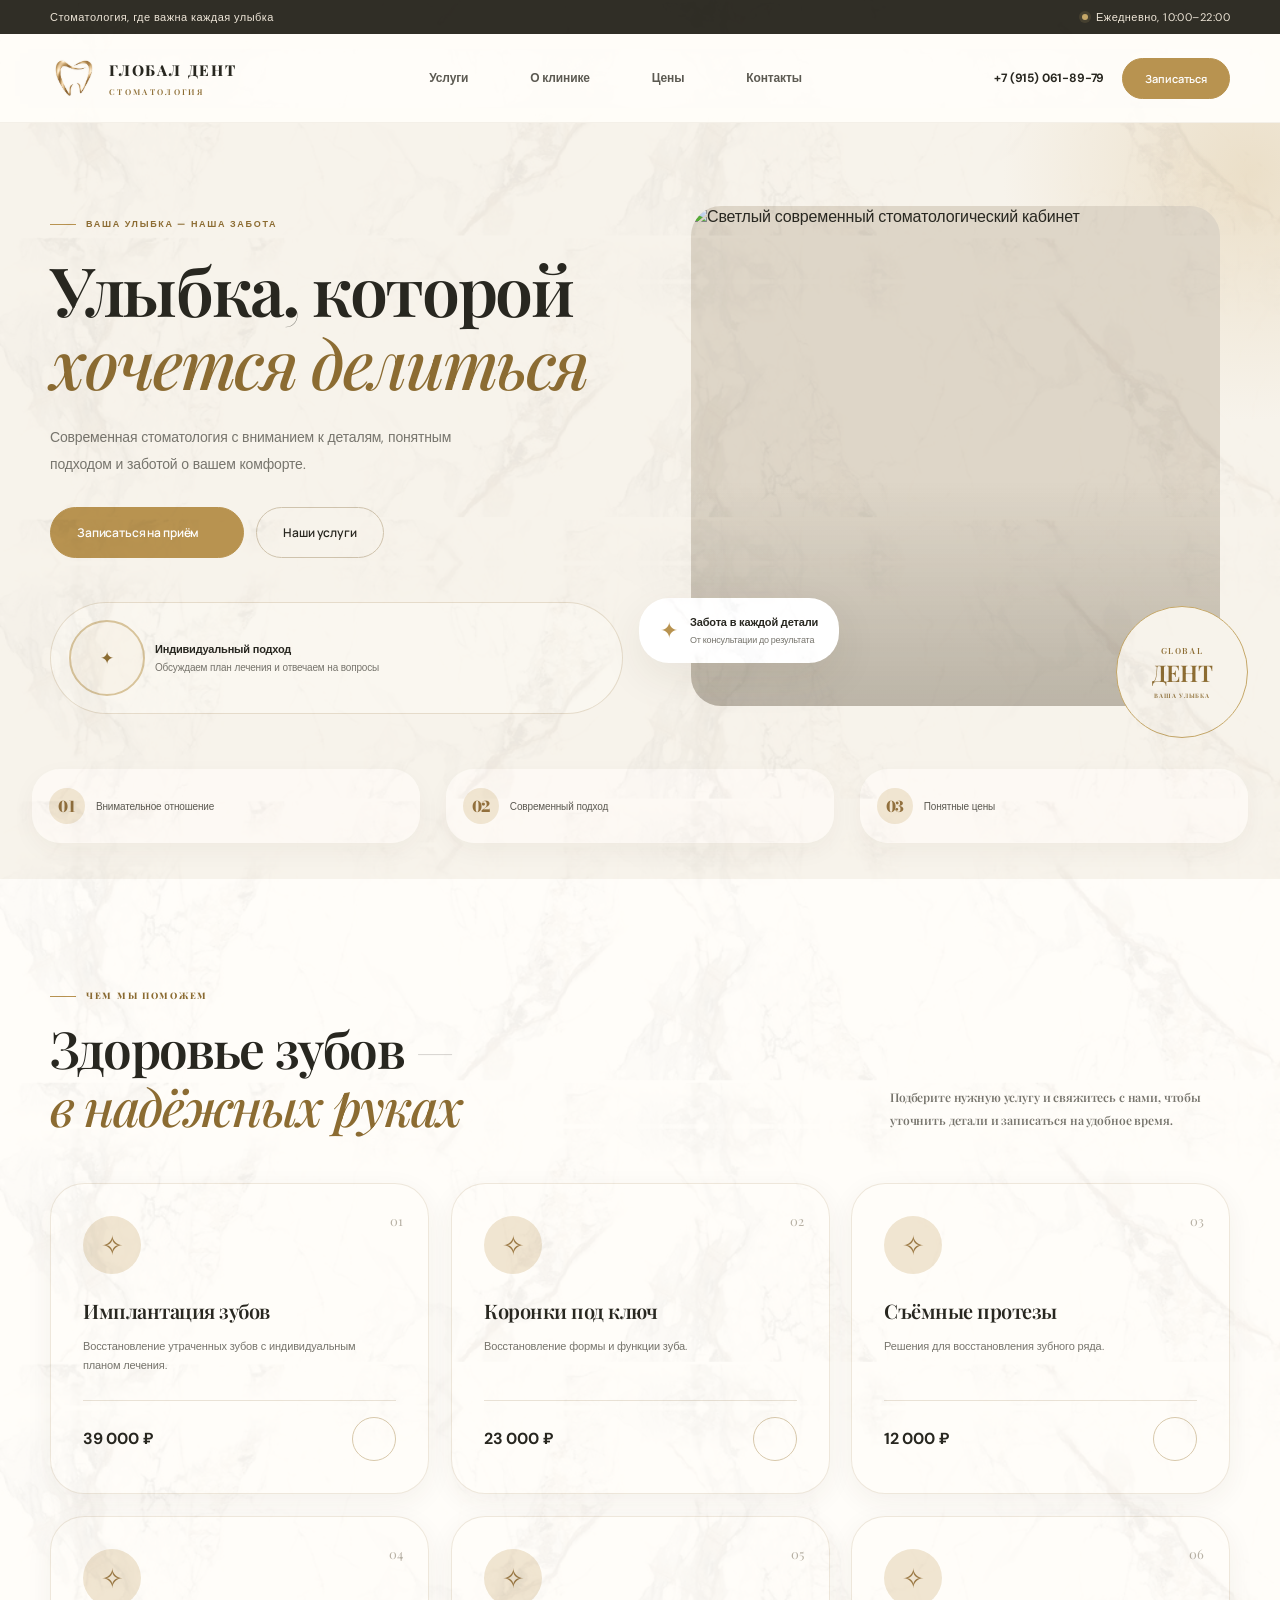
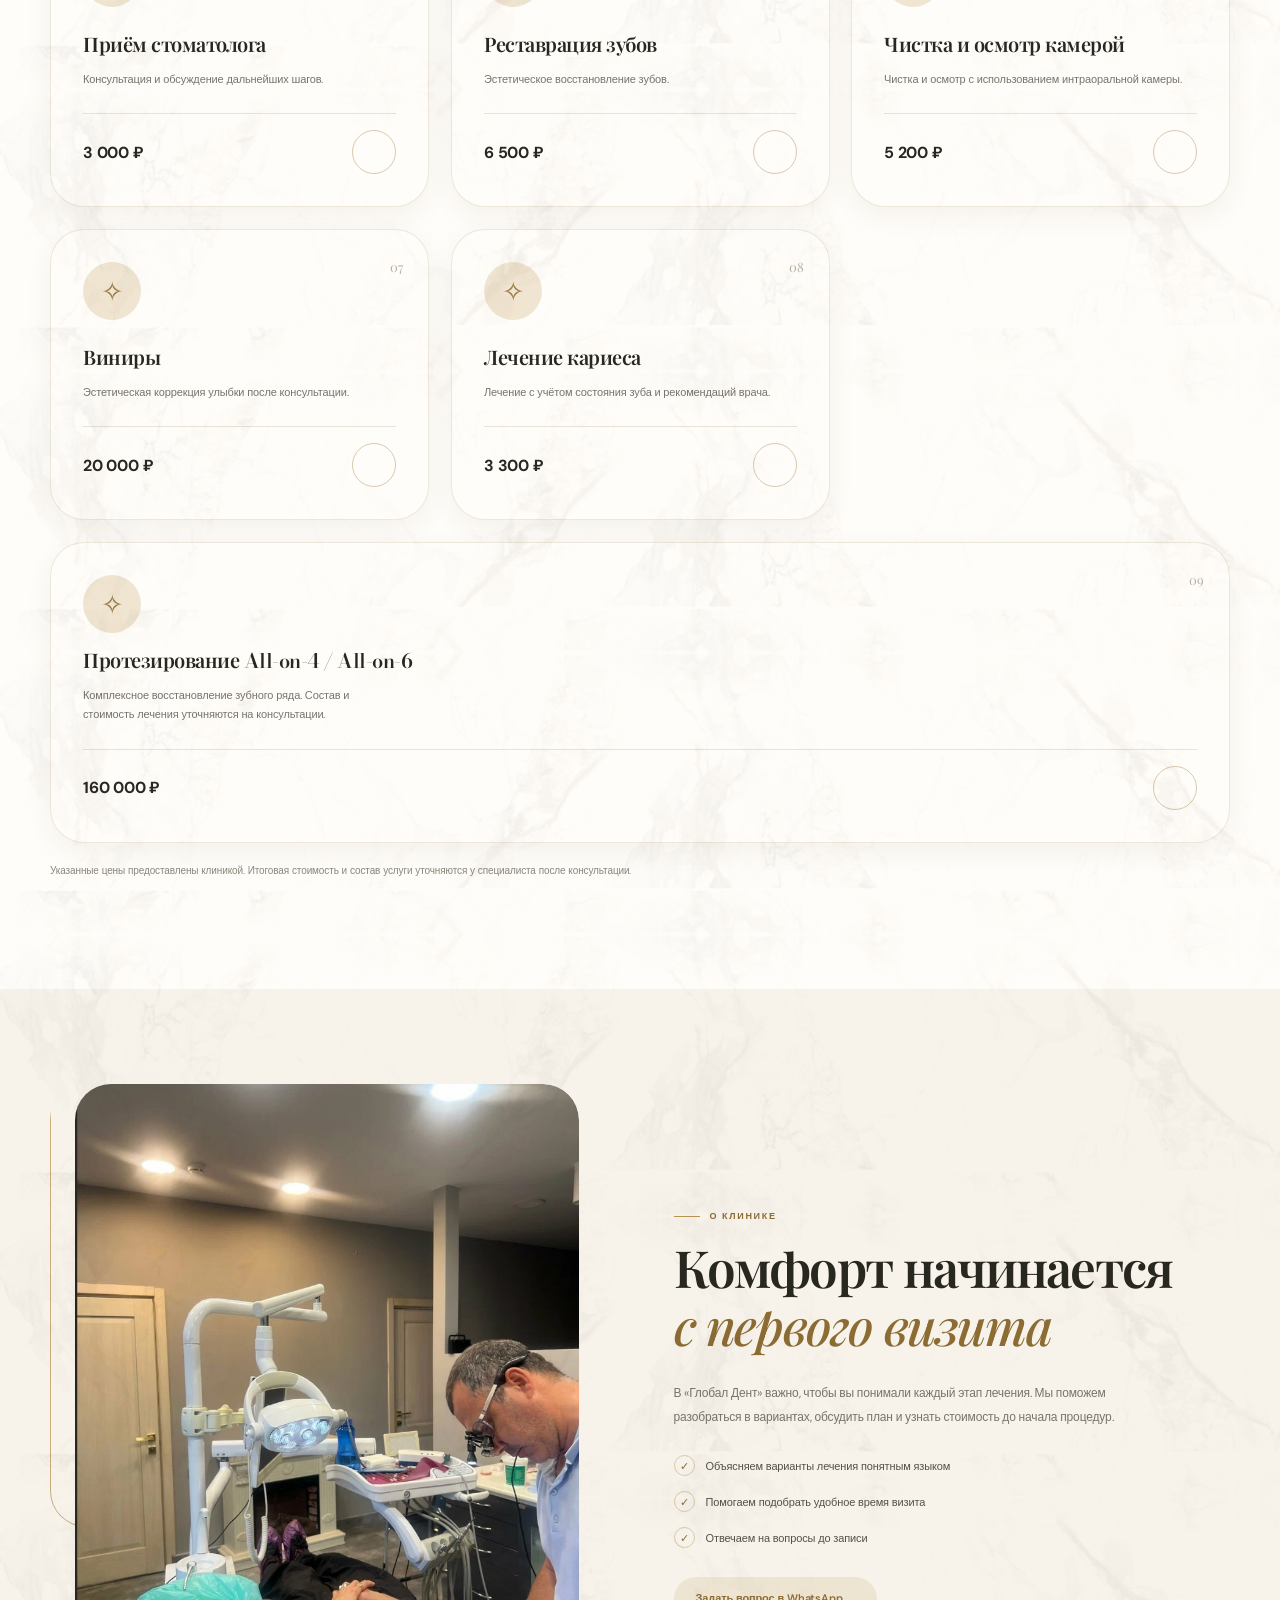
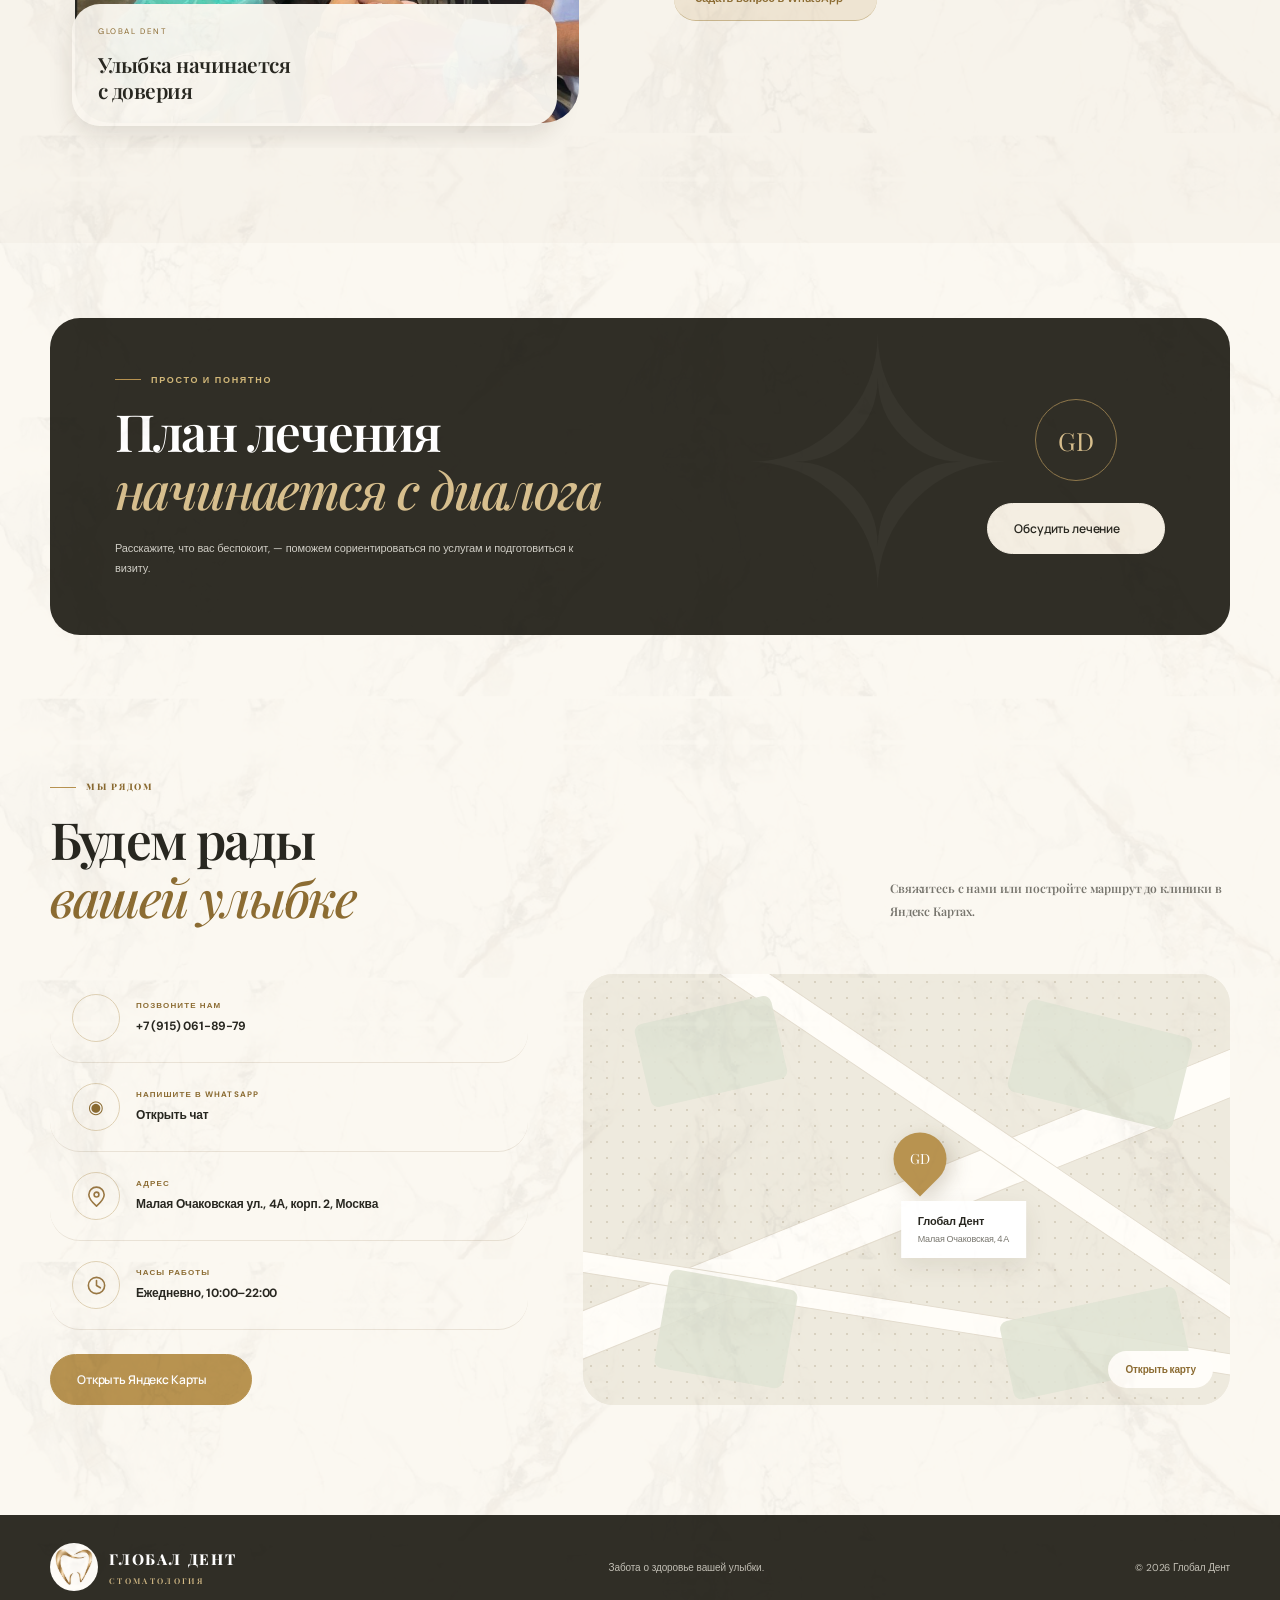
==== commit 30808db8: "Update index.html" ====
--- a/index.html
+++ b/index.html
@@ -976,7 +976,7 @@
           <h1>Улыбка, которой<br><em>хочется делиться</em></h1>
           <p class="hero-description">Современная стоматология с вниманием к деталям, понятным подходом и заботой о вашем комфорте.</p>
           <div class="hero-buttons">
-            <a class="button" href="https://wa.me/79150618979?text=%D0%97%D0%B4%D1%80%D0%B0%D0%B2%D1%81%D1%82%D0%B2%D1%83%D0%B9%D1%82%D0%B5!%20%D0%A5%D0%BE%D1%87%D1%83%20%D0%B7%D0%B0%D0%BF%D0%B8%D1%81%D0%B0%D1%82%D1%8C%D1%81%D1%8F%20%D0%BD%D0%B0%20%D0%BF%D1%80%D0%B8%D1%91%D0%BC." target="_blank" rel="noopener">Записаться на приём <span aria-hidden="true">↗</span></a>
+            <a class="button" href="https://wa.me/79150618979?text=%D0%97%D0%B4%D1%80%D0%B0%D0%B2%D1%81%D1%82%D0%B2%D1%83%D0%B9%D1%82%D0%B5!%20%D0%A5%D0%BE%D1%87%D1%83%20%D0%B7%D0%B0%D0%BF%D0%B8%D1%81%D0%B0%D1%82%D1%8C%D1%81%D1%8F%20%D0%BD%D0%B0%20%D0%BF%D1%80%D0%B8%D1%91%D0%BC." target="_blank" rel="noopener">Записаться на приём <span aria-hidden="true"> </span></a>
             <a class="button button-outline" href="#services">Наши услуги</a>
           </div>
           <div class="hero-note">
@@ -1012,47 +1012,47 @@
           <article class="service-card featured">
             <div class="service-icon">✧</div><span class="service-index">01</span>
             <h3>Имплантация зубов</h3><p>Восстановление утраченных зубов с индивидуальным планом лечения.</p>
-            <div class="service-bottom"><strong>39 000 ₽</strong><a href="https://wa.me/79150618979?text=%D0%97%D0%B4%D1%80%D0%B0%D0%B2%D1%81%D1%82%D0%B2%D1%83%D0%B9%D1%82%D0%B5!%20%D0%98%D0%BD%D1%82%D0%B5%D1%80%D0%B5%D1%81%D1%83%D0%B5%D1%82%20%D0%B8%D0%BC%D0%BF%D0%BB%D0%B0%D0%BD%D1%82%D0%B0%D1%86%D0%B8%D1%8F%20%D0%B7%D1%83%D0%B1%D0%BE%D0%B2." target="_blank" rel="noopener" aria-label="Уточнить про имплантацию">↗</a></div>
+            <div class="service-bottom"><strong>39 000 ₽</strong><a href="https://wa.me/79150618979?text=%D0%97%D0%B4%D1%80%D0%B0%D0%B2%D1%81%D1%82%D0%B2%D1%83%D0%B9%D1%82%D0%B5!%20%D0%98%D0%BD%D1%82%D0%B5%D1%80%D0%B5%D1%81%D1%83%D0%B5%D1%82%20%D0%B8%D0%BC%D0%BF%D0%BB%D0%B0%D0%BD%D1%82%D0%B0%D1%86%D0%B8%D1%8F%20%D0%B7%D1%83%D0%B1%D0%BE%D0%B2." target="_blank" rel="noopener" aria-label="Уточнить про имплантацию"> </a></div>
           </article>
           <article class="service-card">
             <div class="service-icon">✧</div><span class="service-index">02</span>
             <h3>Коронки под ключ</h3><p>Восстановление формы и функции зуба.</p>
-            <div class="service-bottom"><strong>23 000 ₽</strong><a href="https://wa.me/79150618979" target="_blank" rel="noopener" aria-label="Уточнить про коронки">↗</a></div>
+            <div class="service-bottom"><strong>23 000 ₽</strong><a href="https://wa.me/79150618979" target="_blank" rel="noopener" aria-label="Уточнить про коронки"> </a></div>
           </article>
           <article class="service-card">
             <div class="service-icon">✧</div><span class="service-index">03</span>
             <h3>Съёмные протезы</h3><p>Решения для восстановления зубного ряда.</p>
-            <div class="service-bottom"><strong>12 000 ₽</strong><a href="https://wa.me/79150618979" target="_blank" rel="noopener" aria-label="Уточнить про съёмные протезы">↗</a></div>
+            <div class="service-bottom"><strong>12 000 ₽</strong><a href="https://wa.me/79150618979" target="_blank" rel="noopener" aria-label="Уточнить про съёмные протезы"> </a></div>
           </article>
           <article class="service-card">
             <div class="service-icon">✧</div><span class="service-index">04</span>
             <h3>Приём стоматолога</h3><p>Консультация и обсуждение дальнейших шагов.</p>
-            <div class="service-bottom"><strong>3 000 ₽</strong><a href="https://wa.me/79150618979" target="_blank" rel="noopener" aria-label="Записаться к стоматологу">↗</a></div>
+            <div class="service-bottom"><strong>3 000 ₽</strong><a href="https://wa.me/79150618979" target="_blank" rel="noopener" aria-label="Записаться к стоматологу"> </a></div>
           </article>
           <article class="service-card">
             <div class="service-icon">✧</div><span class="service-index">05</span>
             <h3>Реставрация зубов</h3><p>Эстетическое восстановление зубов.</p>
-            <div class="service-bottom"><strong>6 500 ₽</strong><a href="https://wa.me/79150618979" target="_blank" rel="noopener" aria-label="Уточнить про реставрацию">↗</a></div>
+            <div class="service-bottom"><strong>6 500 ₽</strong><a href="https://wa.me/79150618979" target="_blank" rel="noopener" aria-label="Уточнить про реставрацию"> </a></div>
           </article>
           <article class="service-card">
             <div class="service-icon">✧</div><span class="service-index">06</span>
             <h3>Чистка и осмотр камерой</h3><p>Чистка и осмотр с использованием интраоральной камеры.</p>
-            <div class="service-bottom"><strong>5 200 ₽</strong><a href="https://wa.me/79150618979" target="_blank" rel="noopener" aria-label="Уточнить про чистку">↗</a></div>
+            <div class="service-bottom"><strong>5 200 ₽</strong><a href="https://wa.me/79150618979" target="_blank" rel="noopener" aria-label="Уточнить про чистку"> </a></div>
           </article>
           <article class="service-card">
             <div class="service-icon">✧</div><span class="service-index">07</span>
             <h3>Виниры</h3><p>Эстетическая коррекция улыбки после консультации.</p>
-            <div class="service-bottom"><strong>20 000 ₽</strong><a href="https://wa.me/79150618979" target="_blank" rel="noopener" aria-label="Уточнить про виниры">↗</a></div>
+            <div class="service-bottom"><strong>20 000 ₽</strong><a href="https://wa.me/79150618979" target="_blank" rel="noopener" aria-label="Уточнить про виниры"> </a></div>
           </article>
           <article class="service-card">
             <div class="service-icon">✧</div><span class="service-index">08</span>
             <h3>Лечение кариеса</h3><p>Лечение с учётом состояния зуба и рекомендаций врача.</p>
-            <div class="service-bottom"><strong>3 300 ₽</strong><a href="https://wa.me/79150618979" target="_blank" rel="noopener" aria-label="Уточнить про лечение кариеса">↗</a></div>
+            <div class="service-bottom"><strong>3 300 ₽</strong><a href="https://wa.me/79150618979" target="_blank" rel="noopener" aria-label="Уточнить про лечение кариеса"> </a></div>
           </article>
           <article class="service-card service-card-wide">
             <div class="service-icon">✧</div><span class="service-index">09</span>
             <h3>Протезирование All-on-4 / All-on-6</h3><p>Комплексное восстановление зубного ряда. Состав и стоимость лечения уточняются на консультации.</p>
-            <div class="service-bottom"><strong>160 000 ₽</strong><a href="https://wa.me/79150618979" target="_blank" rel="noopener" aria-label="Уточнить про All-on-4 и All-on-6">↗</a></div>
+            <div class="service-bottom"><strong>160 000 ₽</strong><a href="https://wa.me/79150618979" target="_blank" rel="noopener" aria-label="Уточнить про All-on-4 и All-on-6"> </a></div>
           </article>
         </div>
         <p class="price-note">Указанные цены предоставлены клиникой. Итоговая стоимость и состав услуги уточняются у специалиста после консультации.</p>
@@ -1074,7 +1074,7 @@
             <li><span>✓</span> Помогаем подобрать удобное время визита</li>
             <li><span>✓</span> Отвечаем на вопросы до записи</li>
           </ul>
-          <a class="text-link" href="https://wa.me/79150618979" target="_blank" rel="noopener">Задать вопрос в WhatsApp <span>↗</span></a>
+          <a class="text-link" href="https://wa.me/79150618979" target="_blank" rel="noopener">Задать вопрос в WhatsApp <span> </span></a>
         </div>
       </div>
     </section>
@@ -1088,7 +1088,7 @@
         </div>
         <div class="price-banner-action">
           <div class="round-mark">GD</div>
-          <a class="button button-light" href="https://wa.me/79150618979?text=%D0%97%D0%B4%D1%80%D0%B0%D0%B2%D1%81%D1%82%D0%B2%D1%83%D0%B9%D1%82%D0%B5!%20%D0%A5%D0%BE%D1%87%D1%83%20%D1%83%D0%B7%D0%BD%D0%B0%D1%82%D1%8C%20%D0%BF%D0%BE%D0%B4%D1%80%D0%BE%D0%B1%D0%BD%D0%B5%D0%B5%20%D0%BE%D0%B1%20%D1%83%D1%81%D0%BB%D1%83%D0%B3%D0%B0%D1%85." target="_blank" rel="noopener">Обсудить лечение <span>↗</span></a>
+          <a class="button button-light" href="https://wa.me/79150618979?text=%D0%97%D0%B4%D1%80%D0%B0%D0%B2%D1%81%D1%82%D0%B2%D1%83%D0%B9%D1%82%D0%B5!%20%D0%A5%D0%BE%D1%87%D1%83%20%D1%83%D0%B7%D0%BD%D0%B0%D1%82%D1%8C%20%D0%BF%D0%BE%D0%B4%D1%80%D0%BE%D0%B1%D0%BD%D0%B5%D0%B5%20%D0%BE%D0%B1%20%D1%83%D1%81%D0%BB%D1%83%D0%B3%D0%B0%D1%85." target="_blank" rel="noopener">Обсудить лечение <span> </span></a>
         </div>
         <div class="banner-decoration" aria-hidden="true">✧</div>
       </div>
@@ -1102,11 +1102,11 @@
         </div>
         <div class="contact-grid">
           <div class="contact-info">
-            <a class="contact-item" href="tel:+79150618979"><span class="contact-symbol">↗</span><span><small>ПОЗВОНИТЕ НАМ</small><strong>+7 (915) 061-89-79</strong></span></a>
+            <a class="contact-item" href="tel:+79150618979"><span class="contact-symbol"> </span><span><small>ПОЗВОНИТЕ НАМ</small><strong>+7 (915) 061-89-79</strong></span></a>
             <a class="contact-item" href="https://wa.me/79150618979" target="_blank" rel="noopener"><span class="contact-symbol">◉</span><span><small>НАПИШИТЕ В WHATSAPP</small><strong>Открыть чат</strong></span></a>
             <div class="contact-item"><span class="contact-symbol" aria-hidden="true"><svg class="contact-icon-svg" viewBox="0 0 24 24" fill="none" xmlns="http://www.w3.org/2000/svg"><path d="M20 10.2C20 15.1 12 22 12 22S4 15.1 4 10.2a8 8 0 1 1 16 0Z" stroke="currentColor" stroke-width="1.7" stroke-linecap="round" stroke-linejoin="round"/><circle cx="12" cy="10" r="2.5" stroke="currentColor" stroke-width="1.7"/></svg></span><span><small>АДРЕС</small><strong>Малая Очаковская ул., 4А, корп. 2, Москва</strong></span></div>
             <div class="contact-item"><span class="contact-symbol" aria-hidden="true"><svg class="contact-icon-svg" viewBox="0 0 24 24" fill="none" xmlns="http://www.w3.org/2000/svg"><circle cx="12" cy="12" r="8.5" stroke="currentColor" stroke-width="1.7"/><path d="M12 6.8V12l4 2.4" stroke="currentColor" stroke-width="1.7" stroke-linecap="round" stroke-linejoin="round"/></svg></span><span><small>ЧАСЫ РАБОТЫ</small><strong>Ежедневно, 10:00–22:00</strong></span></div>
-            <a class="button map-button" href="https://yandex.ru/maps/org/global_dent/151687713877?si=ggm8a90agpuc4enwx5zpfgfzhg" target="_blank" rel="noopener">Открыть Яндекс Карты <span>↗</span></a>
+            <a class="button map-button" href="https://yandex.ru/maps/org/global_dent/151687713877?si=ggm8a90agpuc4enwx5zpfgfzhg" target="_blank" rel="noopener">Открыть Яндекс Карты <span> </span></a>
           </div>
           <a class="map-card" href="https://yandex.ru/maps/org/global_dent/151687713877?si=ggm8a90agpuc4enwx5zpfgfzhg" target="_blank" rel="noopener" aria-label="Открыть расположение клиники в Яндекс Картах">
             <div class="map-paper">
@@ -1114,7 +1114,7 @@
               <div class="map-block block-one"></div><div class="map-block block-two"></div><div class="map-block block-three"></div><div class="map-block block-four"></div>
               <div class="map-pin"><span>GD</span></div>
               <div class="map-place"><strong>Глобал Дент</strong><small>Малая Очаковская, 4А</small></div>
-              <div class="map-open">Открыть карту ↗</div>
+              <div class="map-open">Открыть карту  </div>
             </div>
           </a>
         </div>
@@ -1129,7 +1129,7 @@
       <span class="copyright">© <span id="year"></span> Глобал Дент</span>
     </div>
   </footer>
-  <a class="mobile-booking" href="https://wa.me/79150618979" target="_blank" rel="noopener">Записаться в WhatsApp ↗</a>
+  <a class="mobile-booking" href="https://wa.me/79150618979" target="_blank" rel="noopener">Записаться в WhatsApp </a>
 
   <script>
     (() => {
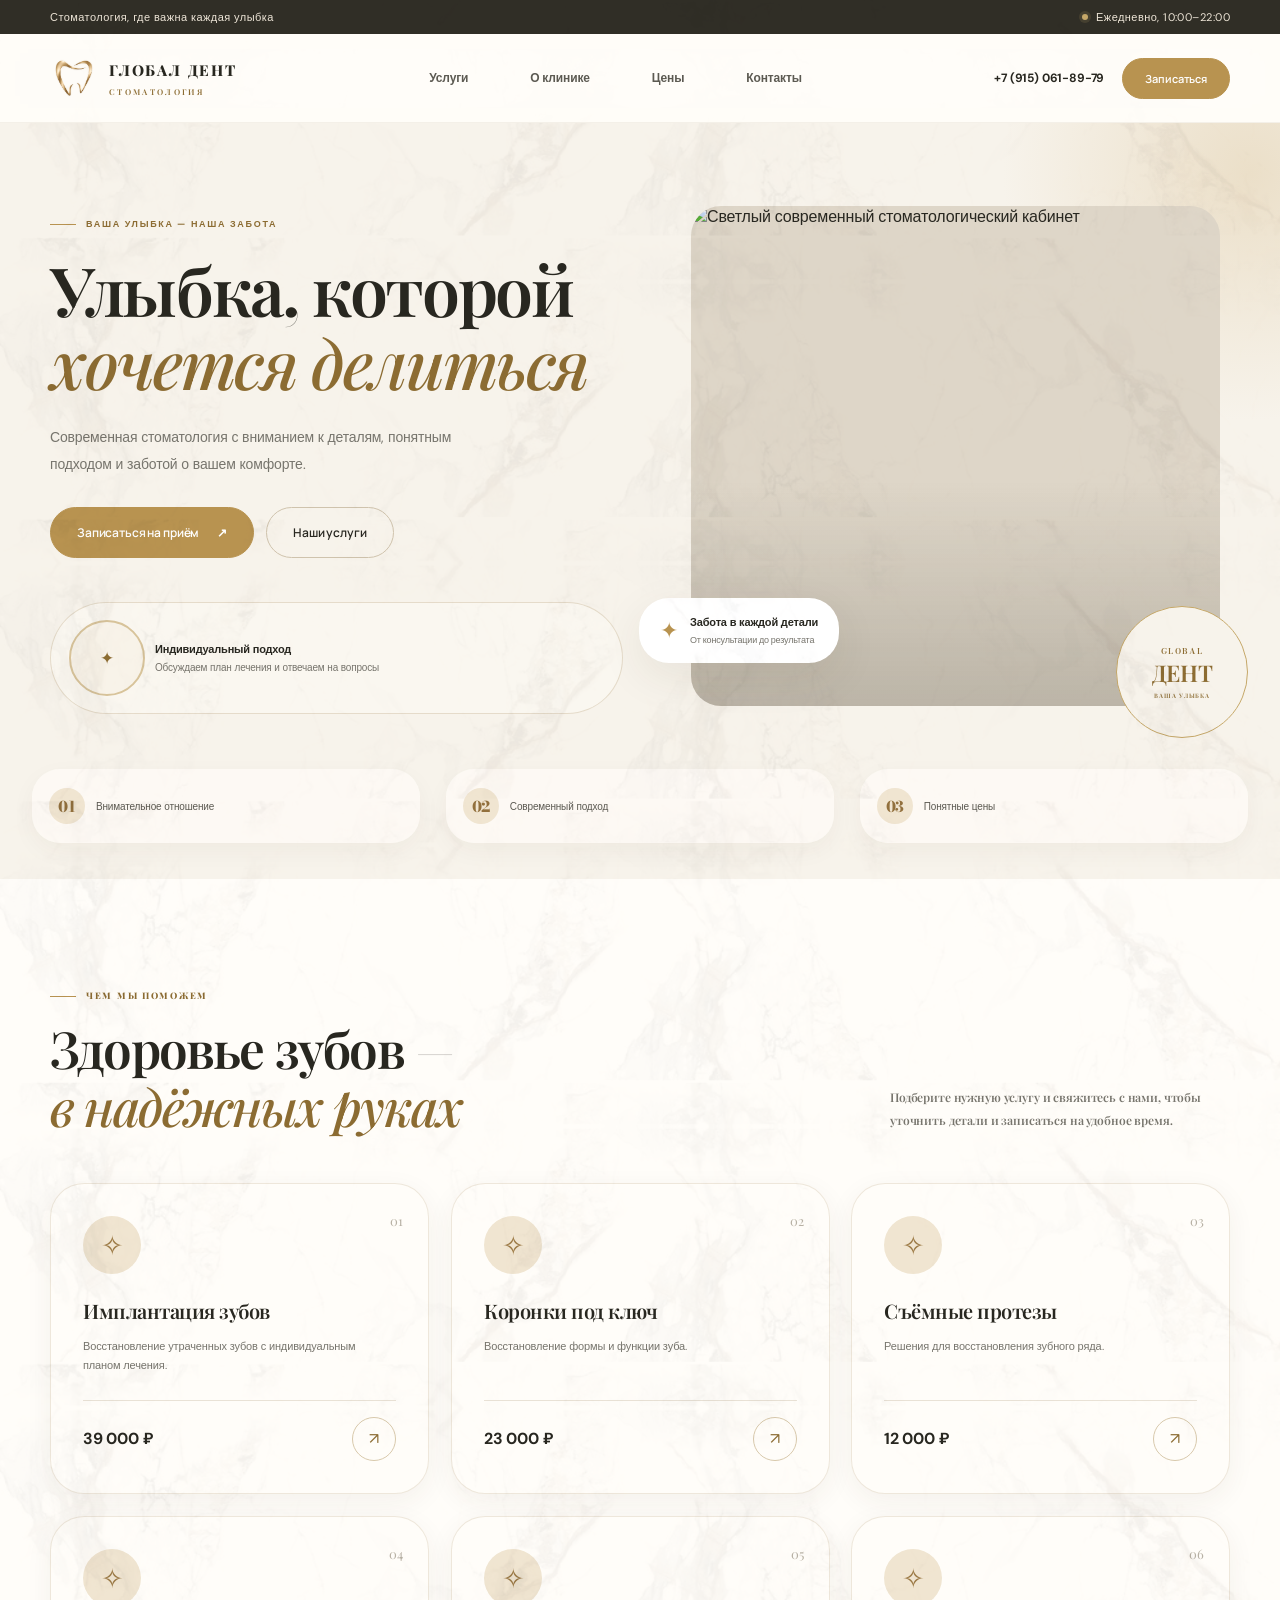
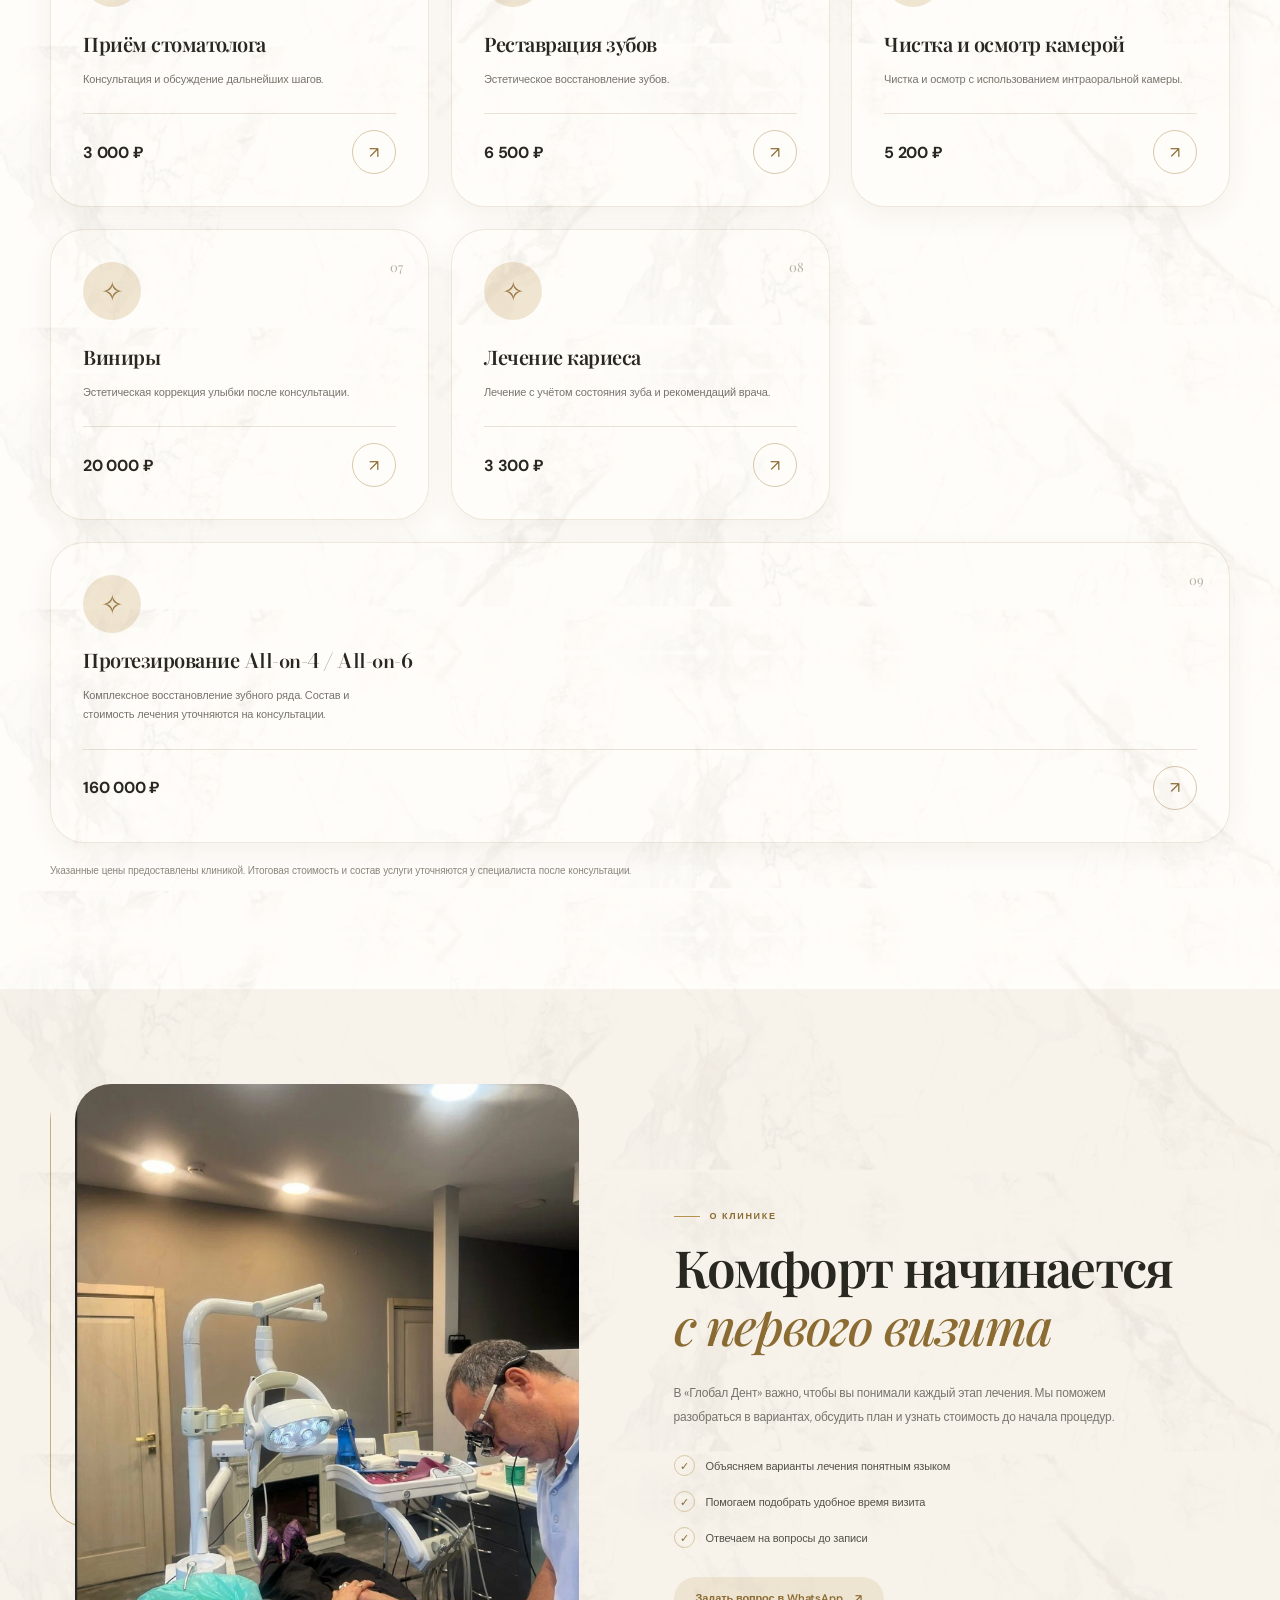
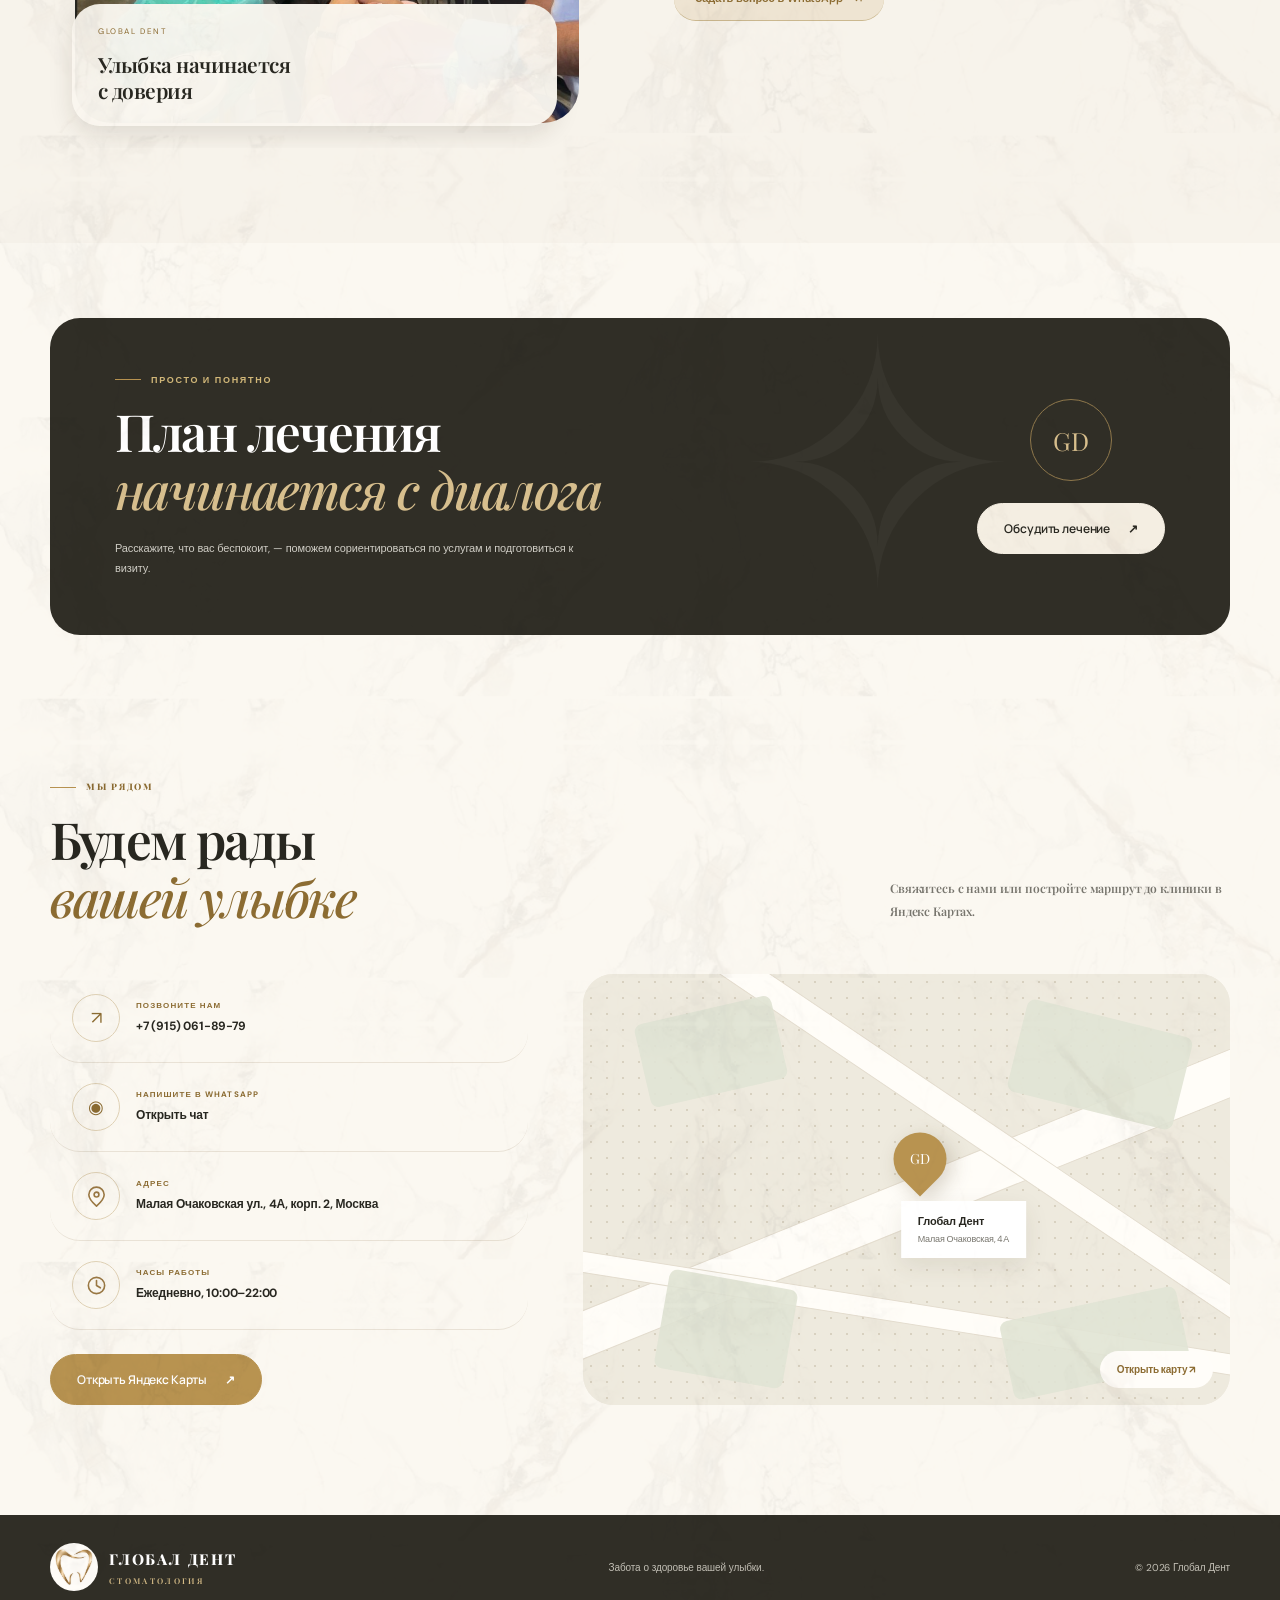
==== commit fe6a2190: "Update index.html" ====
--- a/index.html
+++ b/index.html
@@ -976,7 +976,7 @@
           <h1>Улыбка, которой<br><em>хочется делиться</em></h1>
           <p class="hero-description">Современная стоматология с вниманием к деталям, понятным подходом и заботой о вашем комфорте.</p>
           <div class="hero-buttons">
-            <a class="button" href="https://wa.me/79150618979?text=%D0%97%D0%B4%D1%80%D0%B0%D0%B2%D1%81%D1%82%D0%B2%D1%83%D0%B9%D1%82%D0%B5!%20%D0%A5%D0%BE%D1%87%D1%83%20%D0%B7%D0%B0%D0%BF%D0%B8%D1%81%D0%B0%D1%82%D1%8C%D1%81%D1%8F%20%D0%BD%D0%B0%20%D0%BF%D1%80%D0%B8%D1%91%D0%BC." target="_blank" rel="noopener">Записаться на приём <span aria-hidden="true"> </span></a>
+            <a class="button" href="https://wa.me/79150618979?text=%D0%97%D0%B4%D1%80%D0%B0%D0%B2%D1%81%D1%82%D0%B2%D1%83%D0%B9%D1%82%D0%B5!%20%D0%A5%D0%BE%D1%87%D1%83%20%D0%B7%D0%B0%D0%BF%D0%B8%D1%81%D0%B0%D1%82%D1%8C%D1%81%D1%8F%20%D0%BD%D0%B0%20%D0%BF%D1%80%D0%B8%D1%91%D0%BC." target="_blank" rel="noopener">Записаться на приём <span aria-hidden="true">↗</span></a>
             <a class="button button-outline" href="#services">Наши услуги</a>
           </div>
           <div class="hero-note">
@@ -1012,47 +1012,47 @@
           <article class="service-card featured">
             <div class="service-icon">✧</div><span class="service-index">01</span>
             <h3>Имплантация зубов</h3><p>Восстановление утраченных зубов с индивидуальным планом лечения.</p>
-            <div class="service-bottom"><strong>39 000 ₽</strong><a href="https://wa.me/79150618979?text=%D0%97%D0%B4%D1%80%D0%B0%D0%B2%D1%81%D1%82%D0%B2%D1%83%D0%B9%D1%82%D0%B5!%20%D0%98%D0%BD%D1%82%D0%B5%D1%80%D0%B5%D1%81%D1%83%D0%B5%D1%82%20%D0%B8%D0%BC%D0%BF%D0%BB%D0%B0%D0%BD%D1%82%D0%B0%D1%86%D0%B8%D1%8F%20%D0%B7%D1%83%D0%B1%D0%BE%D0%B2." target="_blank" rel="noopener" aria-label="Уточнить про имплантацию"> </a></div>
+            <div class="service-bottom"><strong>39 000 ₽</strong><a href="https://wa.me/79150618979?text=%D0%97%D0%B4%D1%80%D0%B0%D0%B2%D1%81%D1%82%D0%B2%D1%83%D0%B9%D1%82%D0%B5!%20%D0%98%D0%BD%D1%82%D0%B5%D1%80%D0%B5%D1%81%D1%83%D0%B5%D1%82%20%D0%B8%D0%BC%D0%BF%D0%BB%D0%B0%D0%BD%D1%82%D0%B0%D1%86%D0%B8%D1%8F%20%D0%B7%D1%83%D0%B1%D0%BE%D0%B2." target="_blank" rel="noopener" aria-label="Уточнить про имплантацию">↗</a></div>
           </article>
           <article class="service-card">
             <div class="service-icon">✧</div><span class="service-index">02</span>
             <h3>Коронки под ключ</h3><p>Восстановление формы и функции зуба.</p>
-            <div class="service-bottom"><strong>23 000 ₽</strong><a href="https://wa.me/79150618979" target="_blank" rel="noopener" aria-label="Уточнить про коронки"> </a></div>
+            <div class="service-bottom"><strong>23 000 ₽</strong><a href="https://wa.me/79150618979" target="_blank" rel="noopener" aria-label="Уточнить про коронки">↗</a></div>
           </article>
           <article class="service-card">
             <div class="service-icon">✧</div><span class="service-index">03</span>
             <h3>Съёмные протезы</h3><p>Решения для восстановления зубного ряда.</p>
-            <div class="service-bottom"><strong>12 000 ₽</strong><a href="https://wa.me/79150618979" target="_blank" rel="noopener" aria-label="Уточнить про съёмные протезы"> </a></div>
+            <div class="service-bottom"><strong>12 000 ₽</strong><a href="https://wa.me/79150618979" target="_blank" rel="noopener" aria-label="Уточнить про съёмные протезы">↗</a></div>
           </article>
           <article class="service-card">
             <div class="service-icon">✧</div><span class="service-index">04</span>
             <h3>Приём стоматолога</h3><p>Консультация и обсуждение дальнейших шагов.</p>
-            <div class="service-bottom"><strong>3 000 ₽</strong><a href="https://wa.me/79150618979" target="_blank" rel="noopener" aria-label="Записаться к стоматологу"> </a></div>
+            <div class="service-bottom"><strong>3 000 ₽</strong><a href="https://wa.me/79150618979" target="_blank" rel="noopener" aria-label="Записаться к стоматологу">↗</a></div>
           </article>
           <article class="service-card">
             <div class="service-icon">✧</div><span class="service-index">05</span>
             <h3>Реставрация зубов</h3><p>Эстетическое восстановление зубов.</p>
-            <div class="service-bottom"><strong>6 500 ₽</strong><a href="https://wa.me/79150618979" target="_blank" rel="noopener" aria-label="Уточнить про реставрацию"> </a></div>
+            <div class="service-bottom"><strong>6 500 ₽</strong><a href="https://wa.me/79150618979" target="_blank" rel="noopener" aria-label="Уточнить про реставрацию">↗</a></div>
           </article>
           <article class="service-card">
             <div class="service-icon">✧</div><span class="service-index">06</span>
             <h3>Чистка и осмотр камерой</h3><p>Чистка и осмотр с использованием интраоральной камеры.</p>
-            <div class="service-bottom"><strong>5 200 ₽</strong><a href="https://wa.me/79150618979" target="_blank" rel="noopener" aria-label="Уточнить про чистку"> </a></div>
+            <div class="service-bottom"><strong>5 200 ₽</strong><a href="https://wa.me/79150618979" target="_blank" rel="noopener" aria-label="Уточнить про чистку">↗</a></div>
           </article>
           <article class="service-card">
             <div class="service-icon">✧</div><span class="service-index">07</span>
             <h3>Виниры</h3><p>Эстетическая коррекция улыбки после консультации.</p>
-            <div class="service-bottom"><strong>20 000 ₽</strong><a href="https://wa.me/79150618979" target="_blank" rel="noopener" aria-label="Уточнить про виниры"> </a></div>
+            <div class="service-bottom"><strong>20 000 ₽</strong><a href="https://wa.me/79150618979" target="_blank" rel="noopener" aria-label="Уточнить про виниры">↗</a></div>
           </article>
           <article class="service-card">
             <div class="service-icon">✧</div><span class="service-index">08</span>
             <h3>Лечение кариеса</h3><p>Лечение с учётом состояния зуба и рекомендаций врача.</p>
-            <div class="service-bottom"><strong>3 300 ₽</strong><a href="https://wa.me/79150618979" target="_blank" rel="noopener" aria-label="Уточнить про лечение кариеса"> </a></div>
+            <div class="service-bottom"><strong>3 300 ₽</strong><a href="https://wa.me/79150618979" target="_blank" rel="noopener" aria-label="Уточнить про лечение кариеса">↗</a></div>
           </article>
           <article class="service-card service-card-wide">
             <div class="service-icon">✧</div><span class="service-index">09</span>
             <h3>Протезирование All-on-4 / All-on-6</h3><p>Комплексное восстановление зубного ряда. Состав и стоимость лечения уточняются на консультации.</p>
-            <div class="service-bottom"><strong>160 000 ₽</strong><a href="https://wa.me/79150618979" target="_blank" rel="noopener" aria-label="Уточнить про All-on-4 и All-on-6"> </a></div>
+            <div class="service-bottom"><strong>160 000 ₽</strong><a href="https://wa.me/79150618979" target="_blank" rel="noopener" aria-label="Уточнить про All-on-4 и All-on-6">↗</a></div>
           </article>
         </div>
         <p class="price-note">Указанные цены предоставлены клиникой. Итоговая стоимость и состав услуги уточняются у специалиста после консультации.</p>
@@ -1074,7 +1074,7 @@
             <li><span>✓</span> Помогаем подобрать удобное время визита</li>
             <li><span>✓</span> Отвечаем на вопросы до записи</li>
           </ul>
-          <a class="text-link" href="https://wa.me/79150618979" target="_blank" rel="noopener">Задать вопрос в WhatsApp <span> </span></a>
+          <a class="text-link" href="https://wa.me/79150618979" target="_blank" rel="noopener">Задать вопрос в WhatsApp <span>↗</span></a>
         </div>
       </div>
     </section>
@@ -1088,7 +1088,7 @@
         </div>
         <div class="price-banner-action">
           <div class="round-mark">GD</div>
-          <a class="button button-light" href="https://wa.me/79150618979?text=%D0%97%D0%B4%D1%80%D0%B0%D0%B2%D1%81%D1%82%D0%B2%D1%83%D0%B9%D1%82%D0%B5!%20%D0%A5%D0%BE%D1%87%D1%83%20%D1%83%D0%B7%D0%BD%D0%B0%D1%82%D1%8C%20%D0%BF%D0%BE%D0%B4%D1%80%D0%BE%D0%B1%D0%BD%D0%B5%D0%B5%20%D0%BE%D0%B1%20%D1%83%D1%81%D0%BB%D1%83%D0%B3%D0%B0%D1%85." target="_blank" rel="noopener">Обсудить лечение <span> </span></a>
+          <a class="button button-light" href="https://wa.me/79150618979?text=%D0%97%D0%B4%D1%80%D0%B0%D0%B2%D1%81%D1%82%D0%B2%D1%83%D0%B9%D1%82%D0%B5!%20%D0%A5%D0%BE%D1%87%D1%83%20%D1%83%D0%B7%D0%BD%D0%B0%D1%82%D1%8C%20%D0%BF%D0%BE%D0%B4%D1%80%D0%BE%D0%B1%D0%BD%D0%B5%D0%B5%20%D0%BE%D0%B1%20%D1%83%D1%81%D0%BB%D1%83%D0%B3%D0%B0%D1%85." target="_blank" rel="noopener">Обсудить лечение <span>↗</span></a>
         </div>
         <div class="banner-decoration" aria-hidden="true">✧</div>
       </div>
@@ -1102,11 +1102,11 @@
         </div>
         <div class="contact-grid">
           <div class="contact-info">
-            <a class="contact-item" href="tel:+79150618979"><span class="contact-symbol"> </span><span><small>ПОЗВОНИТЕ НАМ</small><strong>+7 (915) 061-89-79</strong></span></a>
+            <a class="contact-item" href="tel:+79150618979"><span class="contact-symbol">↗</span><span><small>ПОЗВОНИТЕ НАМ</small><strong>+7 (915) 061-89-79</strong></span></a>
             <a class="contact-item" href="https://wa.me/79150618979" target="_blank" rel="noopener"><span class="contact-symbol">◉</span><span><small>НАПИШИТЕ В WHATSAPP</small><strong>Открыть чат</strong></span></a>
             <div class="contact-item"><span class="contact-symbol" aria-hidden="true"><svg class="contact-icon-svg" viewBox="0 0 24 24" fill="none" xmlns="http://www.w3.org/2000/svg"><path d="M20 10.2C20 15.1 12 22 12 22S4 15.1 4 10.2a8 8 0 1 1 16 0Z" stroke="currentColor" stroke-width="1.7" stroke-linecap="round" stroke-linejoin="round"/><circle cx="12" cy="10" r="2.5" stroke="currentColor" stroke-width="1.7"/></svg></span><span><small>АДРЕС</small><strong>Малая Очаковская ул., 4А, корп. 2, Москва</strong></span></div>
             <div class="contact-item"><span class="contact-symbol" aria-hidden="true"><svg class="contact-icon-svg" viewBox="0 0 24 24" fill="none" xmlns="http://www.w3.org/2000/svg"><circle cx="12" cy="12" r="8.5" stroke="currentColor" stroke-width="1.7"/><path d="M12 6.8V12l4 2.4" stroke="currentColor" stroke-width="1.7" stroke-linecap="round" stroke-linejoin="round"/></svg></span><span><small>ЧАСЫ РАБОТЫ</small><strong>Ежедневно, 10:00–22:00</strong></span></div>
-            <a class="button map-button" href="https://yandex.ru/maps/org/global_dent/151687713877?si=ggm8a90agpuc4enwx5zpfgfzhg" target="_blank" rel="noopener">Открыть Яндекс Карты <span> </span></a>
+            <a class="button map-button" href="https://yandex.ru/maps/org/global_dent/151687713877?si=ggm8a90agpuc4enwx5zpfgfzhg" target="_blank" rel="noopener">Открыть Яндекс Карты <span>↗</span></a>
           </div>
           <a class="map-card" href="https://yandex.ru/maps/org/global_dent/151687713877?si=ggm8a90agpuc4enwx5zpfgfzhg" target="_blank" rel="noopener" aria-label="Открыть расположение клиники в Яндекс Картах">
             <div class="map-paper">
@@ -1114,7 +1114,7 @@
               <div class="map-block block-one"></div><div class="map-block block-two"></div><div class="map-block block-three"></div><div class="map-block block-four"></div>
               <div class="map-pin"><span>GD</span></div>
               <div class="map-place"><strong>Глобал Дент</strong><small>Малая Очаковская, 4А</small></div>
-              <div class="map-open">Открыть карту  </div>
+              <div class="map-open">Открыть карту ↗</div>
             </div>
           </a>
         </div>
@@ -1129,7 +1129,7 @@
       <span class="copyright">© <span id="year"></span> Глобал Дент</span>
     </div>
   </footer>
-  <a class="mobile-booking" href="https://wa.me/79150618979" target="_blank" rel="noopener">Записаться в WhatsApp </a>
+  <a class="mobile-booking" href="https://wa.me/79150618979" target="_blank" rel="noopener">Записаться в WhatsApp ↗</a>
 
   <script>
     (() => {
